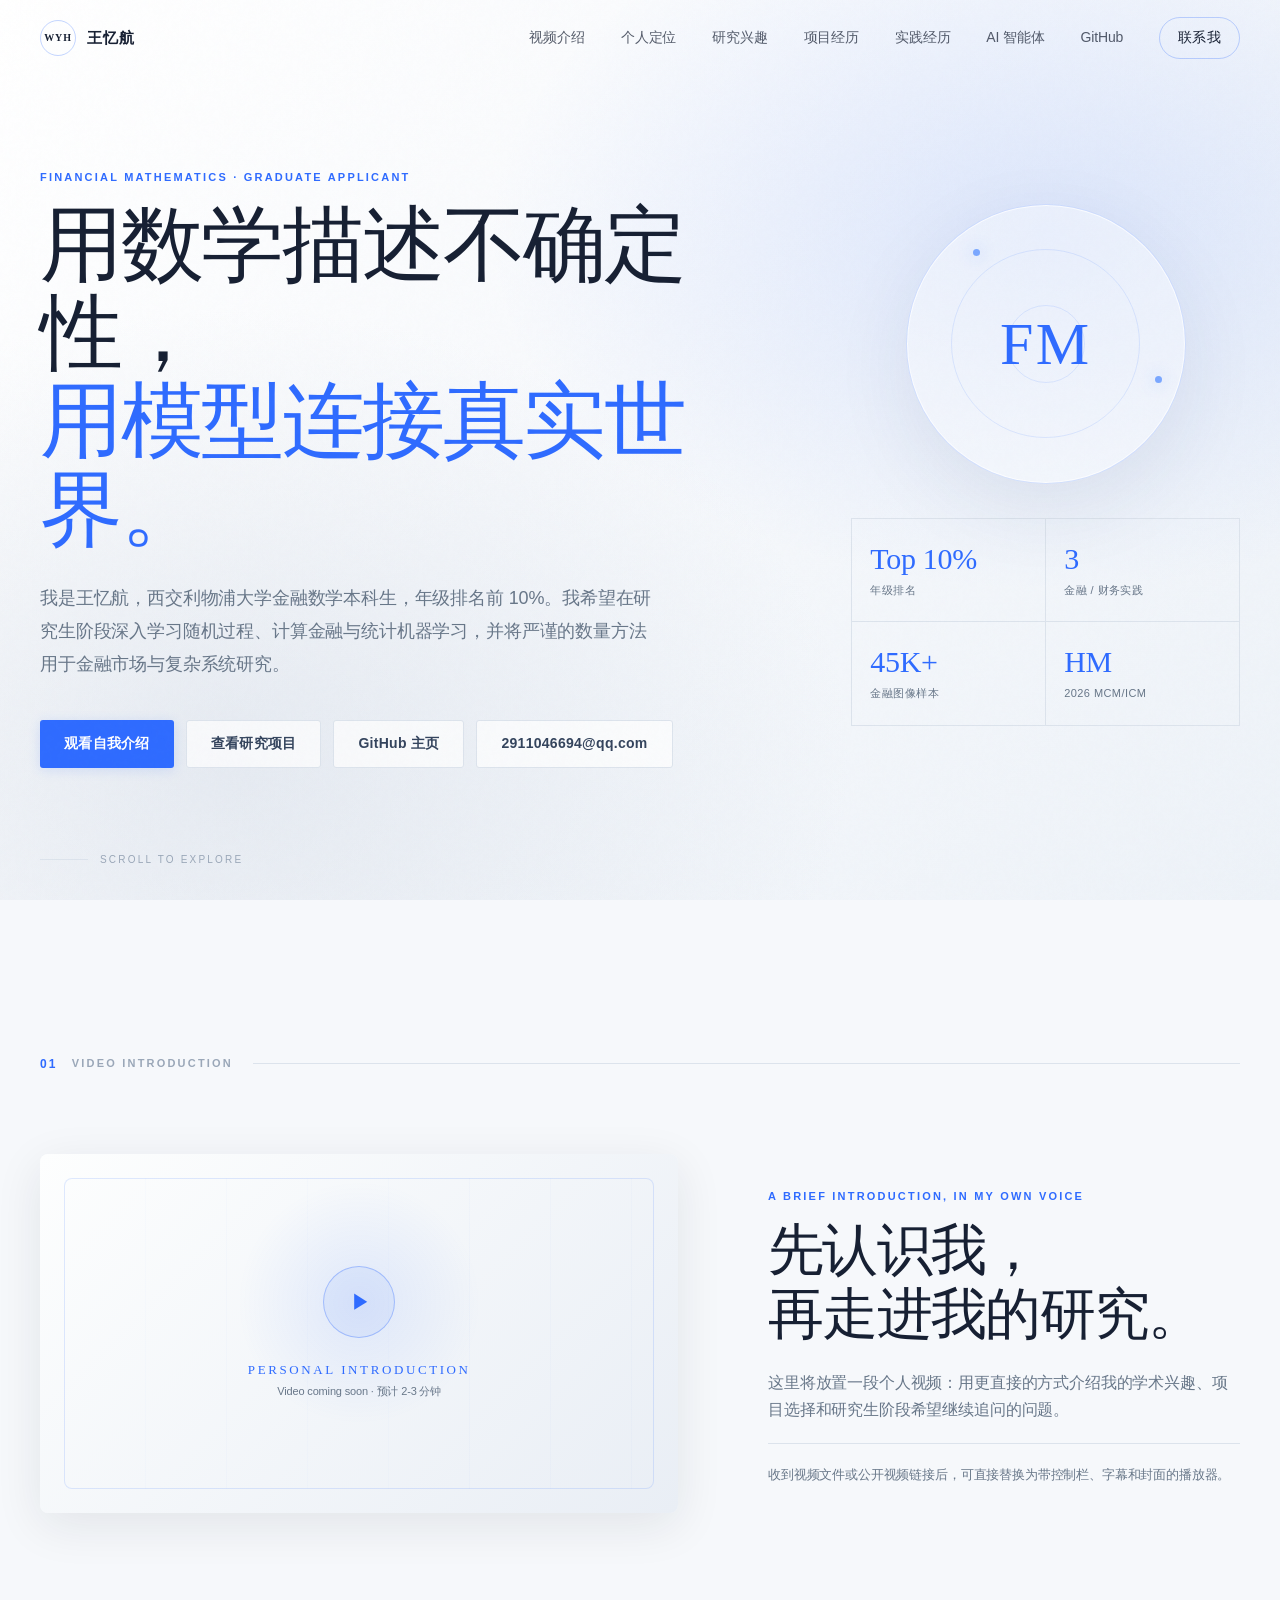
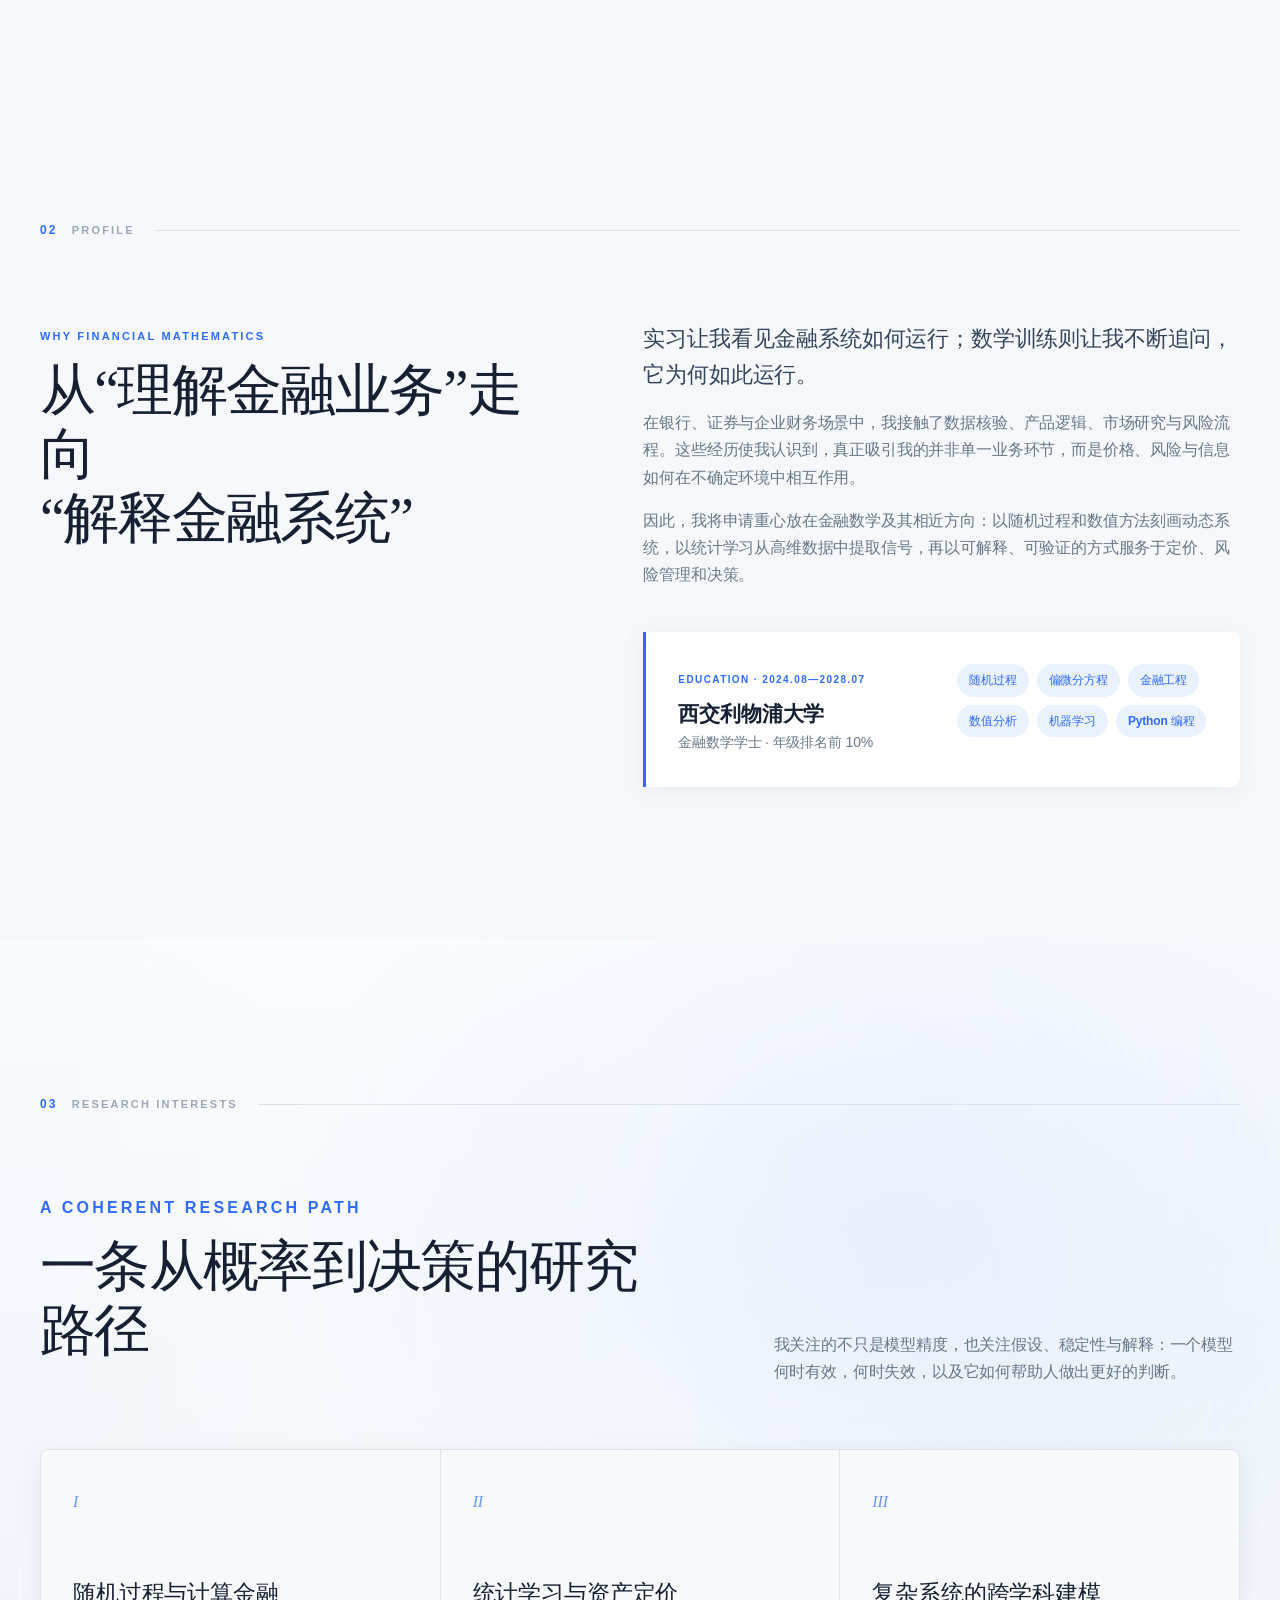
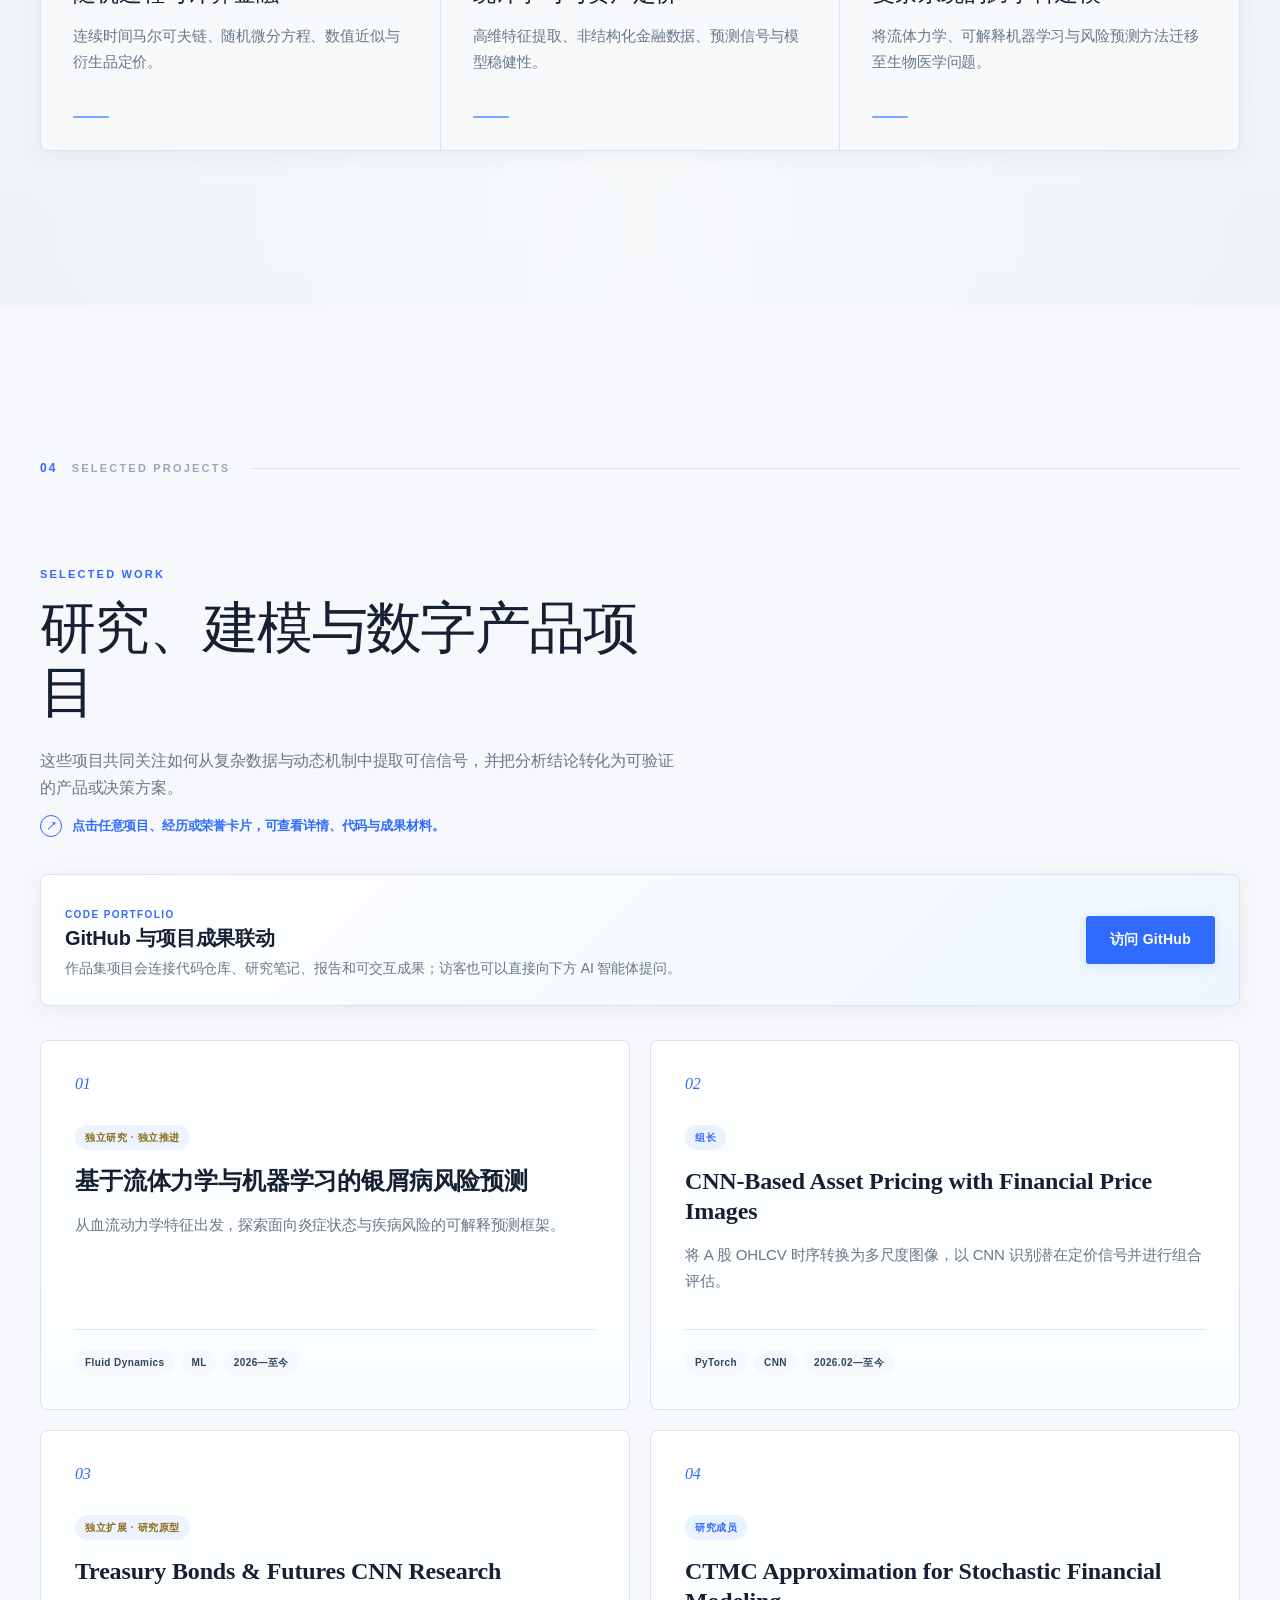
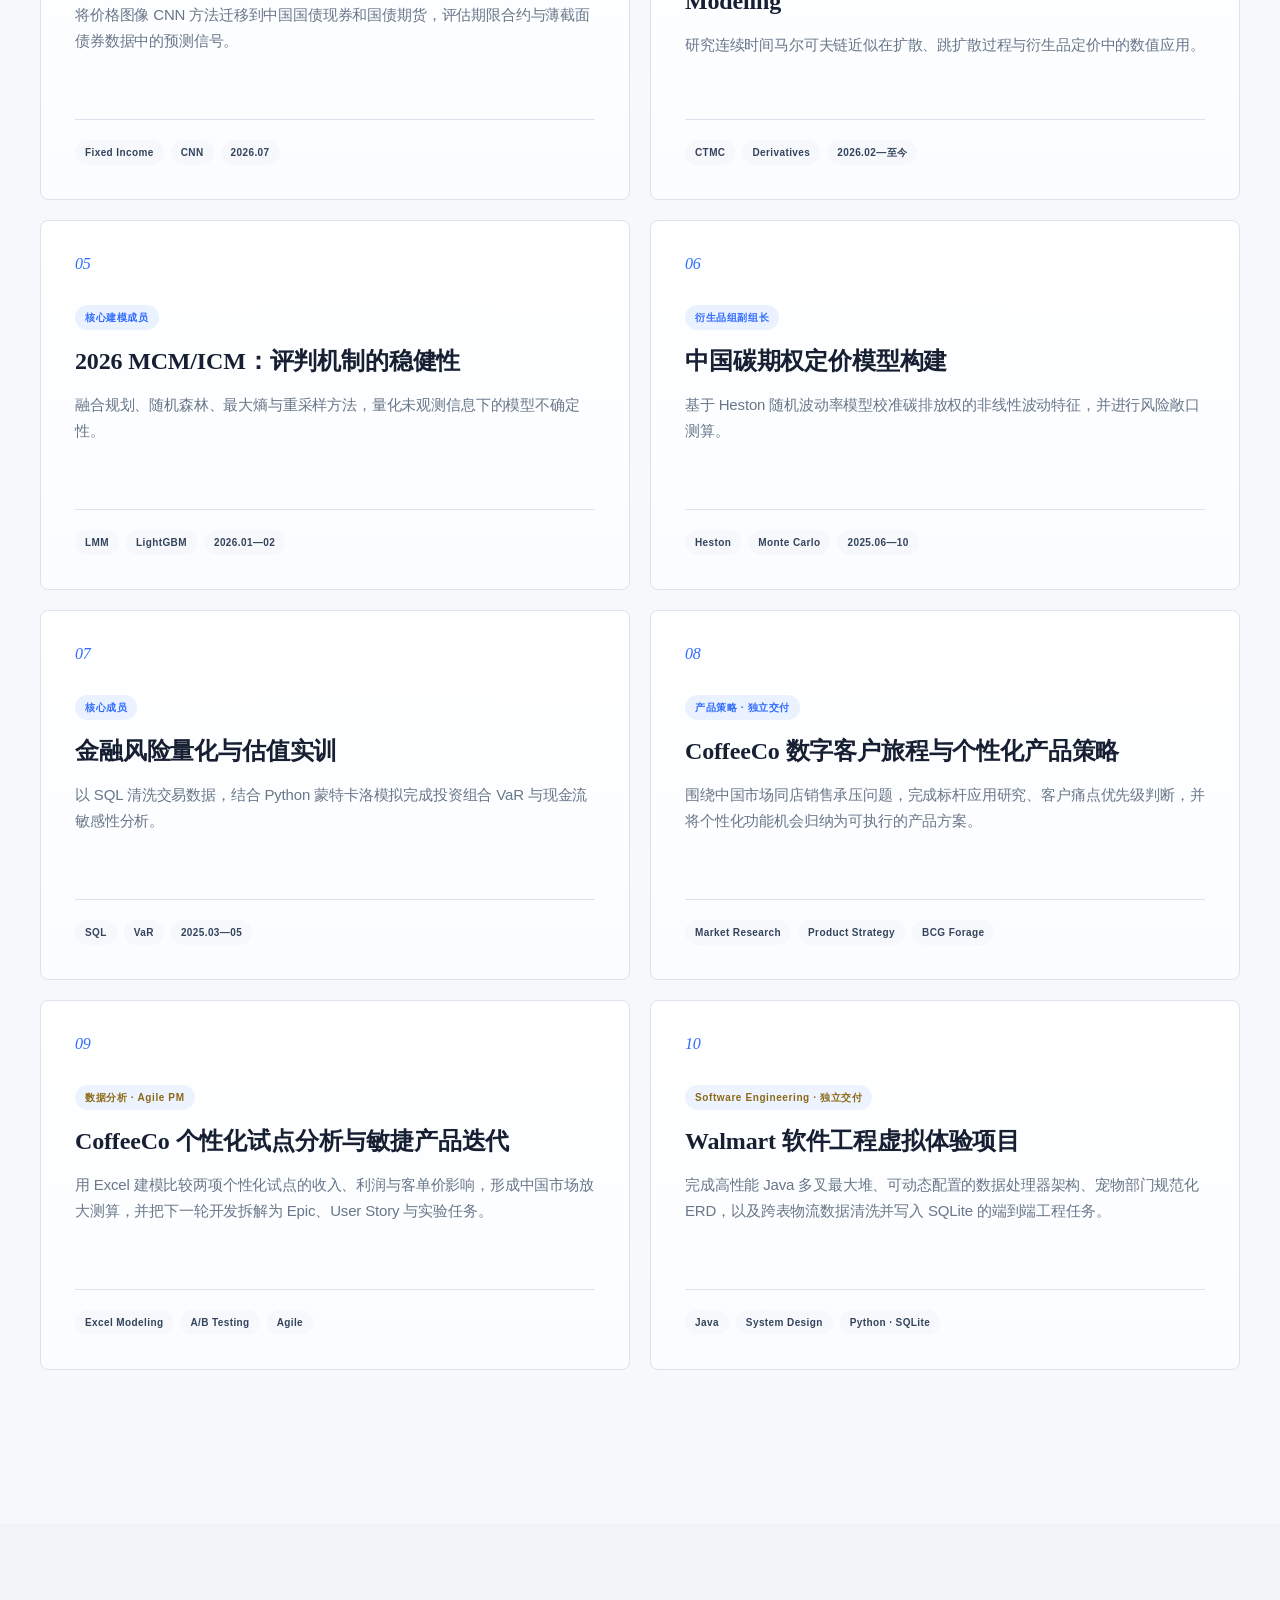
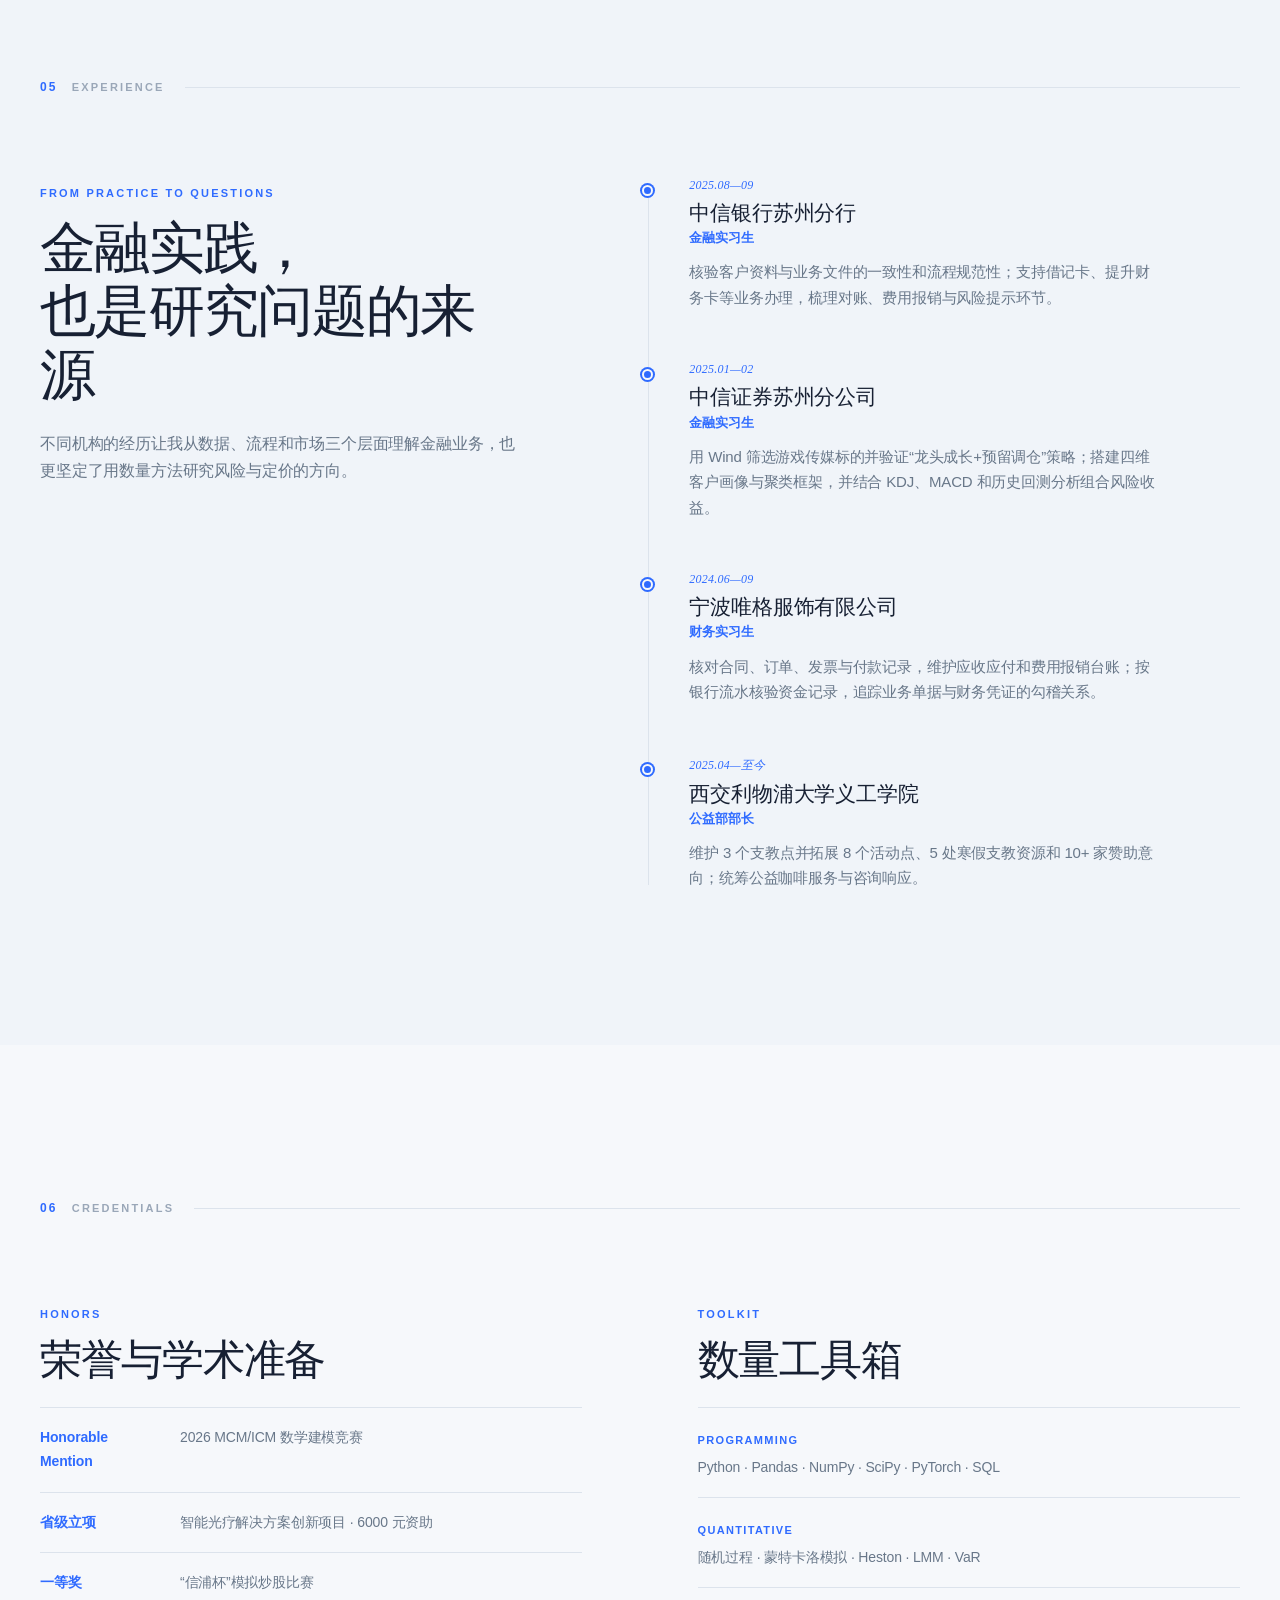
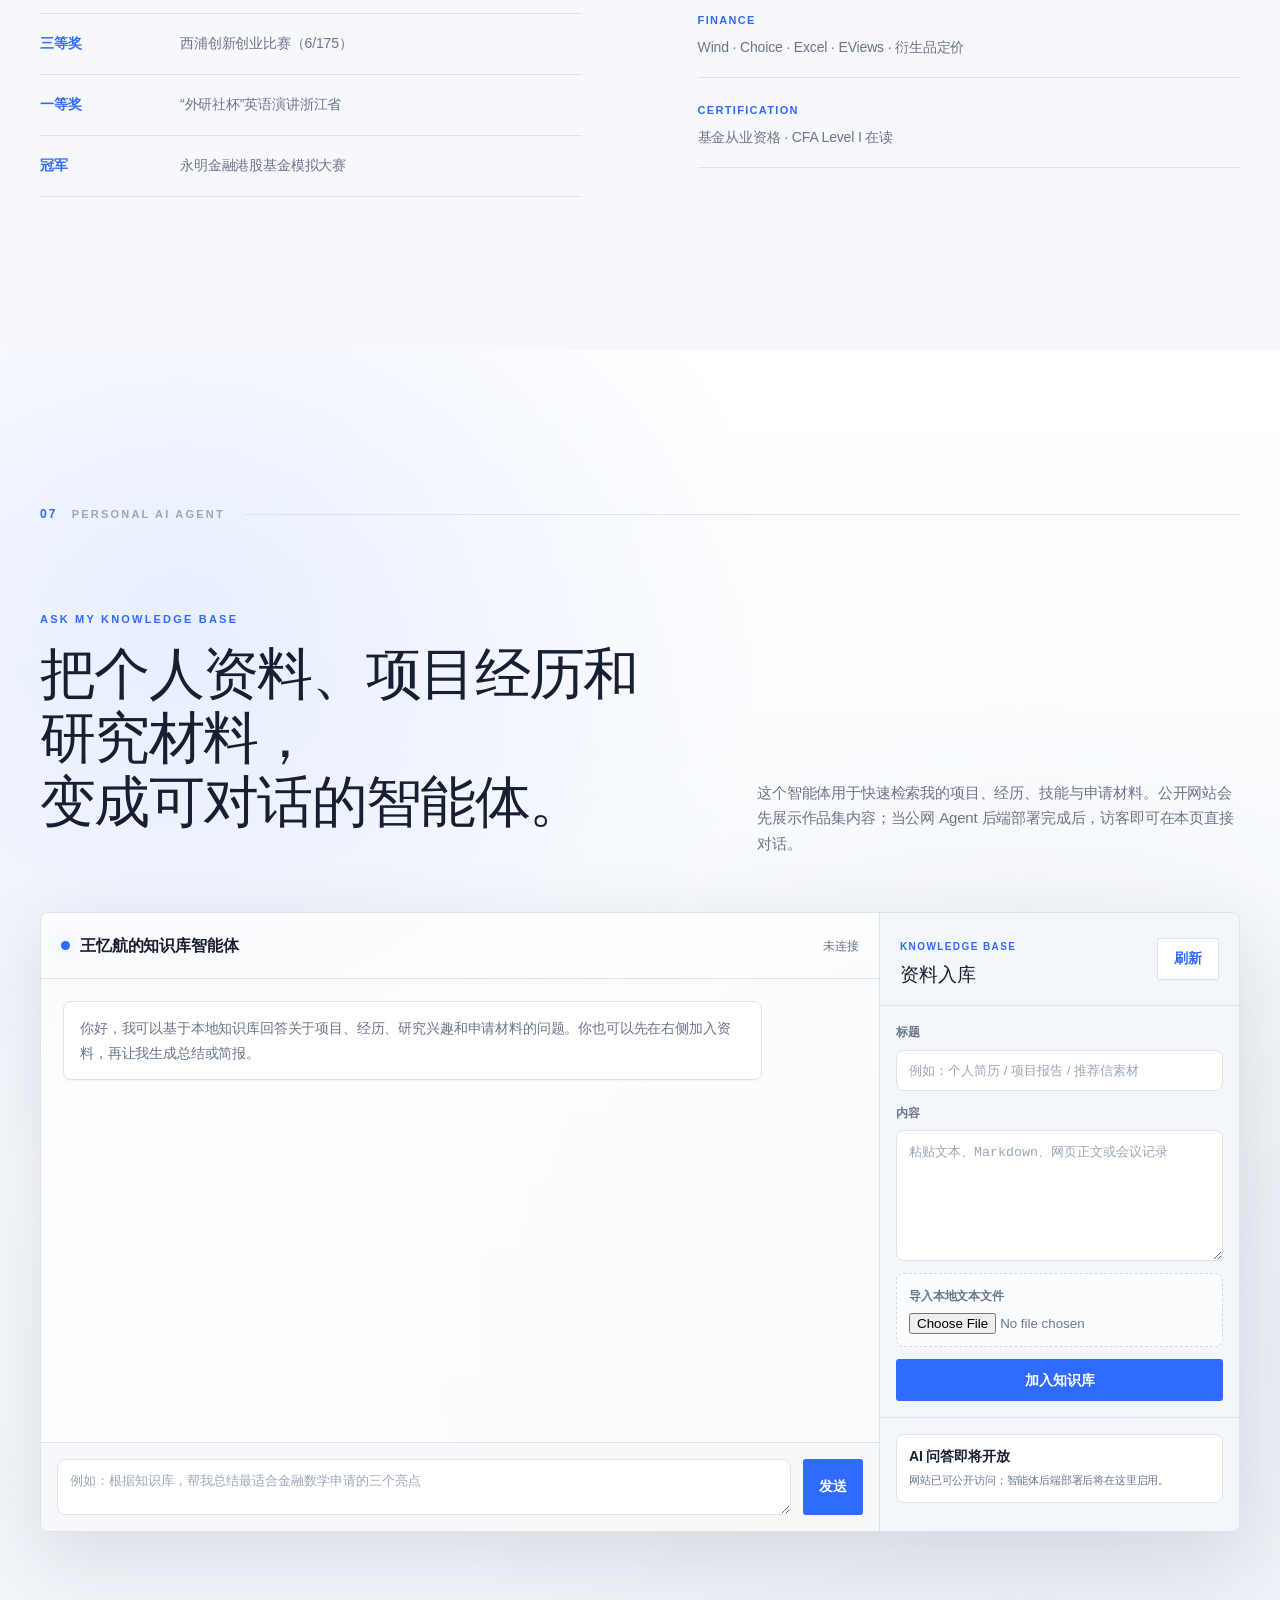
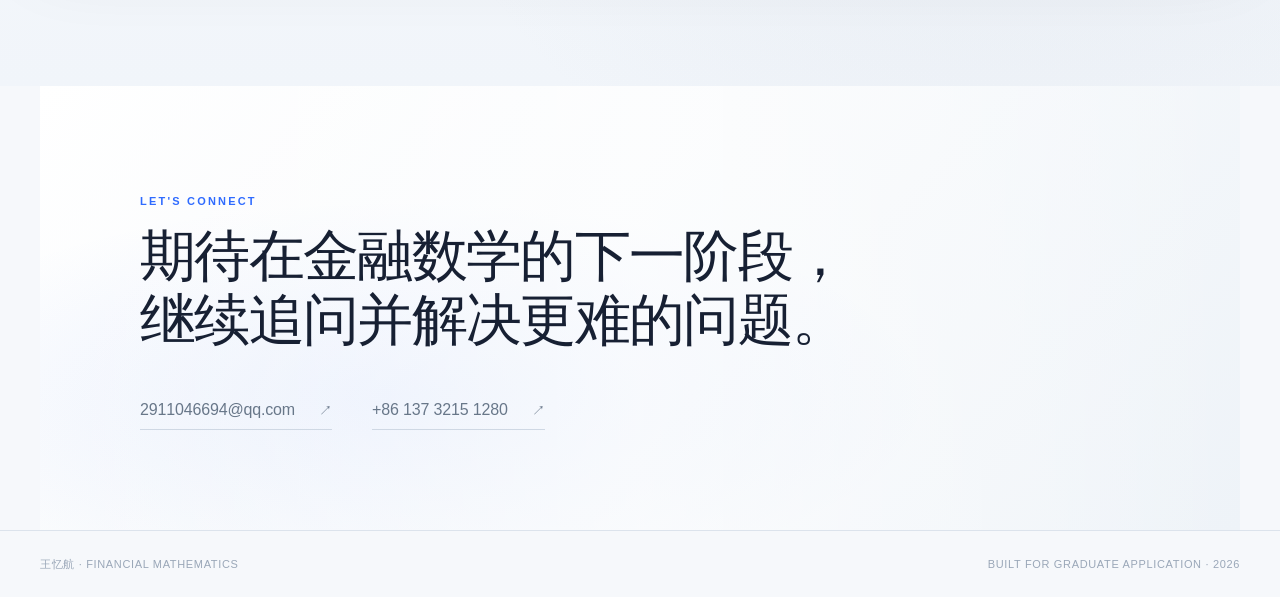
==== index.html @ 79c9e34a "publish personal portfolio" ====
<!doctype html>
<html lang="zh-CN">
<head>
  <meta charset="UTF-8">
  <meta name="viewport" content="width=device-width, initial-scale=1.0">
  <meta name="description" content="王忆航的金融数学研究生申请个人主页：随机过程、资产定价、机器学习与跨学科建模。">
  <meta name="theme-color" content="#f6f8fb">
  <title>王忆航｜金融数学申请主页</title>
  <link rel="stylesheet" href="styles.css">
</head>
<body>
  <div class="grain" aria-hidden="true"></div>
  <header class="site-header">
    <a class="brand" href="#top" aria-label="返回首页">
      <span class="brand-mark">WYH</span>
      <span>王忆航</span>
    </a>
    <button class="nav-toggle" type="button" aria-expanded="false" aria-controls="site-nav">
      <span></span><span></span>
      <span class="sr-only">打开导航</span>
    </button>
    <nav id="site-nav" class="site-nav" aria-label="主导航">
      <a href="#video">视频介绍</a>
      <a href="#profile">个人定位</a>
      <a href="#research">研究兴趣</a>
      <a href="#projects">项目经历</a>
      <a href="#experience">实践经历</a>
      <a href="#agent">AI 智能体</a>
      <a href="https://github.com/lizeruicq" target="_blank" rel="noopener noreferrer">GitHub</a>
      <a class="nav-contact" href="mailto:2911046694@qq.com">联系我</a>
    </nav>
  </header>

  <main id="top">
    <section class="hero">
      <div class="hero-inner section-shell">
        <div class="hero-copy reveal">
          <p class="eyebrow">Financial Mathematics · Graduate Applicant</p>
          <h1>用数学描述不确定性，<br><em>用模型连接真实世界。</em></h1>
          <p class="hero-intro">
            我是王忆航，西交利物浦大学金融数学本科生，年级排名前 10%。我希望在研究生阶段深入学习随机过程、计算金融与统计机器学习，并将严谨的数量方法用于金融市场与复杂系统研究。
          </p>
          <div class="hero-actions">
            <a class="button button-primary" href="#video">观看自我介绍</a>
            <a class="button button-ghost" href="#projects">查看研究项目</a>
            <a class="button button-ghost" href="https://github.com/lizeruicq" target="_blank" rel="noopener noreferrer">GitHub 主页</a>
            <a class="button button-ghost" href="mailto:2911046694@qq.com">2911046694@qq.com</a>
          </div>
        </div>

        <aside class="hero-panel reveal" aria-label="申请概览">
          <div class="orbit" aria-hidden="true">
            <span class="orbit-core">FM</span>
            <span class="orbit-dot orbit-dot-a"></span>
            <span class="orbit-dot orbit-dot-b"></span>
          </div>
          <div class="metric-grid">
            <div><strong>Top 10%</strong><span>年级排名</span></div>
            <div><strong>3</strong><span>金融 / 财务实践</span></div>
            <div><strong>45K+</strong><span>金融图像样本</span></div>
            <div><strong>HM</strong><span>2026 MCM/ICM</span></div>
          </div>
        </aside>
      </div>
      <div class="scroll-note" aria-hidden="true"><span></span>Scroll to explore</div>
    </section>

    <section id="video" class="video-intro section-shell section-space">
      <div class="section-label reveal"><span>01</span>Video Introduction</div>
      <div class="video-layout">
        <div class="video-stage reveal interactive-card" data-detail="video-intro" role="button" tabindex="0" aria-label="查看个人视频介绍模块详情">
          <div class="video-placeholder">
            <span class="play-mark">▶</span>
            <div><strong>PERSONAL INTRODUCTION</strong><span>Video coming soon · 预计 2-3 分钟</span></div>
          </div>
        </div>
        <div class="video-copy reveal">
          <p class="eyebrow">A brief introduction, in my own voice</p>
          <h2>先认识我，<br>再走进我的研究。</h2>
          <p>这里将放置一段个人视频：用更直接的方式介绍我的学术兴趣、项目选择和研究生阶段希望继续追问的问题。</p>
          <p class="video-note">收到视频文件或公开视频链接后，可直接替换为带控制栏、字幕和封面的播放器。</p>
        </div>
      </div>
    </section>

    <section id="profile" class="profile section-shell section-space">
      <div class="section-label reveal"><span>02</span>Profile</div>
      <div class="profile-grid">
        <div class="section-heading reveal">
          <p class="eyebrow">Why Financial Mathematics</p>
          <h2>从“理解金融业务”走向<br>“解释金融系统”</h2>
        </div>
        <div class="profile-copy reveal">
          <p class="lead">实习让我看见金融系统如何运行；数学训练则让我不断追问，它为何如此运行。</p>
          <p>在银行、证券与企业财务场景中，我接触了数据核验、产品逻辑、市场研究与风险流程。这些经历使我认识到，真正吸引我的并非单一业务环节，而是价格、风险与信息如何在不确定环境中相互作用。</p>
          <p>因此，我将申请重心放在金融数学及其相近方向：以随机过程和数值方法刻画动态系统，以统计学习从高维数据中提取信号，再以可解释、可验证的方式服务于定价、风险管理和决策。</p>
          <div class="education-card interactive-card" data-detail="education" role="button" tabindex="0" aria-label="查看教育背景详情">
            <div>
              <span class="card-kicker">Education · 2024.08—2028.07</span>
              <h3>西交利物浦大学</h3>
              <p>金融数学学士 · 年级排名前 10%</p>
            </div>
            <div class="course-list">
              <span>随机过程</span><span>偏微分方程</span><span>金融工程</span><span>数值分析</span><span>机器学习</span><span>Python 编程</span>
            </div>
          </div>
        </div>
      </div>
    </section>

    <section id="research" class="research section-space">
      <div class="section-shell">
        <div class="section-label reveal"><span>03</span>Research Interests</div>
        <div class="research-header reveal">
          <div>
            <p class="eyebrow">A coherent research path</p>
            <h2>一条从概率到决策的研究路径</h2>
          </div>
          <p>我关注的不只是模型精度，也关注假设、稳定性与解释：一个模型何时有效，何时失效，以及它如何帮助人做出更好的判断。</p>
        </div>
        <div class="interest-grid">
          <article class="interest-card reveal interactive-card" data-detail="research-stochastic" role="button" tabindex="0">
            <span class="interest-index">I</span>
            <h3>随机过程与计算金融</h3>
            <p>连续时间马尔可夫链、随机微分方程、数值近似与衍生品定价。</p>
            <div class="interest-line"></div>
          </article>
          <article class="interest-card reveal interactive-card" data-detail="research-ml" role="button" tabindex="0">
            <span class="interest-index">II</span>
            <h3>统计学习与资产定价</h3>
            <p>高维特征提取、非结构化金融数据、预测信号与模型稳健性。</p>
            <div class="interest-line"></div>
          </article>
          <article class="interest-card reveal interactive-card" data-detail="research-complex" role="button" tabindex="0">
            <span class="interest-index">III</span>
            <h3>复杂系统的跨学科建模</h3>
            <p>将流体力学、可解释机器学习与风险预测方法迁移至生物医学问题。</p>
            <div class="interest-line"></div>
          </article>
        </div>
      </div>
    </section>

    <section id="projects" class="projects section-shell section-space">
      <div class="section-label reveal"><span>04</span>Selected Projects</div>
      <div class="section-heading project-heading reveal">
        <p class="eyebrow">Selected work</p>
        <h2>研究、建模与数字产品项目</h2>
        <p>这些项目共同关注如何从复杂数据与动态机制中提取可信信号，并把分析结论转化为可验证的产品或决策方案。</p>
        <p class="interaction-note"><span>↗</span> 点击任意项目、经历或荣誉卡片，可查看详情、代码与成果材料。</p>
      </div>

      <div class="github-strip reveal">
        <div>
          <span class="card-kicker">Code Portfolio</span>
          <strong>GitHub 与项目成果联动</strong>
          <p>作品集项目会连接代码仓库、研究笔记、报告和可交互成果；访客也可以直接向下方 AI 智能体提问。</p>
        </div>
        <a class="button button-primary" href="https://github.com/lizeruicq" target="_blank" rel="noopener noreferrer">访问 GitHub</a>
      </div>

      <div class="project-grid">
        <article class="project-card reveal interactive-card" data-detail="psoriasis" role="button" tabindex="0">
          <div class="project-number">01</div><span class="ownership ownership-independent">独立研究 · 独立推进</span>
          <h3>基于流体力学与机器学习的银屑病风险预测</h3>
          <p>从血流动力学特征出发，探索面向炎症状态与疾病风险的可解释预测框架。</p>
          <div class="project-card-footer"><span>Fluid Dynamics</span><span>ML</span><span>2026—至今</span></div>
        </article>
        <article class="project-card reveal interactive-card" data-detail="asset-pricing" role="button" tabindex="0">
          <div class="project-number">02</div><span class="ownership">组长</span>
          <h3>CNN-Based Asset Pricing with Financial Price Images</h3>
          <p>将 A 股 OHLCV 时序转换为多尺度图像，以 CNN 识别潜在定价信号并进行组合评估。</p>
          <div class="project-card-footer"><span>PyTorch</span><span>CNN</span><span>2026.02—至今</span></div>
        </article>
        <article class="project-card reveal interactive-card" data-detail="treasury-cnn" role="button" tabindex="0">
          <div class="project-number">03</div><span class="ownership ownership-independent">独立扩展 · 研究原型</span>
          <h3>Treasury Bonds & Futures CNN Research</h3>
          <p>将价格图像 CNN 方法迁移到中国国债现券和国债期货，评估期限合约与薄截面债券数据中的预测信号。</p>
          <div class="project-card-footer"><span>Fixed Income</span><span>CNN</span><span>2026.07</span></div>
        </article>
        <article class="project-card reveal interactive-card" data-detail="ctmc" role="button" tabindex="0">
          <div class="project-number">04</div><span class="ownership">研究成员</span>
          <h3>CTMC Approximation for Stochastic Financial Modeling</h3>
          <p>研究连续时间马尔可夫链近似在扩散、跳扩散过程与衍生品定价中的数值应用。</p>
          <div class="project-card-footer"><span>CTMC</span><span>Derivatives</span><span>2026.02—至今</span></div>
        </article>
        <article class="project-card reveal interactive-card" data-detail="mcm" role="button" tabindex="0">
          <div class="project-number">05</div><span class="ownership">核心建模成员</span>
          <h3>2026 MCM/ICM：评判机制的稳健性</h3>
          <p>融合规划、随机森林、最大熵与重采样方法，量化未观测信息下的模型不确定性。</p>
          <div class="project-card-footer"><span>LMM</span><span>LightGBM</span><span>2026.01—02</span></div>
        </article>
        <article class="project-card reveal interactive-card" data-detail="carbon-option" role="button" tabindex="0">
          <div class="project-number">06</div><span class="ownership">衍生品组副组长</span>
          <h3>中国碳期权定价模型构建</h3>
          <p>基于 Heston 随机波动率模型校准碳排放权的非线性波动特征，并进行风险敞口测算。</p>
          <div class="project-card-footer"><span>Heston</span><span>Monte Carlo</span><span>2025.06—10</span></div>
        </article>
        <article class="project-card reveal interactive-card" data-detail="var-project" role="button" tabindex="0">
          <div class="project-number">07</div><span class="ownership">核心成员</span>
          <h3>金融风险量化与估值实训</h3>
          <p>以 SQL 清洗交易数据，结合 Python 蒙特卡洛模拟完成投资组合 VaR 与现金流敏感性分析。</p>
          <div class="project-card-footer"><span>SQL</span><span>VaR</span><span>2025.03—05</span></div>
        </article>
        <article class="project-card reveal interactive-card" data-detail="coffeeco-strategy" role="button" tabindex="0">
          <div class="project-number">08</div><span class="ownership">产品策略 · 独立交付</span>
          <h3>CoffeeCo 数字客户旅程与个性化产品策略</h3>
          <p>围绕中国市场同店销售承压问题，完成标杆应用研究、客户痛点优先级判断，并将个性化功能机会归纳为可执行的产品方案。</p>
          <div class="project-card-footer"><span>Market Research</span><span>Product Strategy</span><span>BCG Forage</span></div>
        </article>
        <article class="project-card reveal interactive-card" data-detail="coffeeco-pilot" role="button" tabindex="0">
          <div class="project-number">09</div><span class="ownership ownership-independent">数据分析 · Agile PM</span>
          <h3>CoffeeCo 个性化试点分析与敏捷产品迭代</h3>
          <p>用 Excel 建模比较两项个性化试点的收入、利润与客单价影响，形成中国市场放大测算，并把下一轮开发拆解为 Epic、User Story 与实验任务。</p>
          <div class="project-card-footer"><span>Excel Modeling</span><span>A/B Testing</span><span>Agile</span></div>
        </article>
        <article class="project-card reveal interactive-card" data-detail="walmart-engineering" role="button" tabindex="0">
          <div class="project-number">10</div><span class="ownership ownership-independent">Software Engineering · 独立交付</span>
          <h3>Walmart 软件工程虚拟体验项目</h3>
          <p>完成高性能 Java 多叉最大堆、可动态配置的数据处理器架构、宠物部门规范化 ERD，以及跨表物流数据清洗并写入 SQLite 的端到端工程任务。</p>
          <div class="project-card-footer"><span>Java</span><span>System Design</span><span>Python · SQLite</span></div>
        </article>
      </div>
    </section>

    <section id="experience" class="experience section-space">
      <div class="section-shell">
        <div class="section-label reveal"><span>05</span>Experience</div>
        <div class="experience-grid">
          <div class="section-heading reveal">
            <p class="eyebrow">From practice to questions</p>
            <h2>金融实践，<br>也是研究问题的来源</h2>
            <p>不同机构的经历让我从数据、流程和市场三个层面理解金融业务，也更坚定了用数量方法研究风险与定价的方向。</p>
          </div>
          <div class="timeline">
            <article class="timeline-item reveal interactive-card" data-detail="citic-bank" role="button" tabindex="0" aria-label="查看中信银行实习详情">
              <div class="timeline-dot"></div>
              <div class="timeline-date">2025.08—09</div>
              <h3>中信银行苏州分行</h3>
              <p class="role">金融实习生</p>
              <p>核验客户资料与业务文件的一致性和流程规范性；支持借记卡、提升财务卡等业务办理，梳理对账、费用报销与风险提示环节。</p>
            </article>
            <article class="timeline-item reveal interactive-card" data-detail="citic-securities" role="button" tabindex="0" aria-label="查看中信证券实习详情">
              <div class="timeline-dot"></div>
              <div class="timeline-date">2025.01—02</div>
              <h3>中信证券苏州分公司</h3>
              <p class="role">金融实习生</p>
              <p>用 Wind 筛选游戏传媒标的并验证“龙头成长+预留调仓”策略；搭建四维客户画像与聚类框架，并结合 KDJ、MACD 和历史回测分析组合风险收益。</p>
            </article>
            <article class="timeline-item reveal interactive-card" data-detail="weige" role="button" tabindex="0" aria-label="查看财务实习详情">
              <div class="timeline-dot"></div>
              <div class="timeline-date">2024.06—09</div>
              <h3>宁波唯格服饰有限公司</h3>
              <p class="role">财务实习生</p>
              <p>核对合同、订单、发票与付款记录，维护应收应付和费用报销台账；按银行流水核验资金记录，追踪业务单据与财务凭证的勾稽关系。</p>
            </article>
            <article class="timeline-item reveal interactive-card" data-detail="campus-leadership" role="button" tabindex="0" aria-label="查看校园领导力经历详情">
              <div class="timeline-dot"></div>
              <div class="timeline-date">2025.04—至今</div>
              <h3>西交利物浦大学义工学院</h3>
              <p class="role">公益部部长</p>
              <p>维护 3 个支教点并拓展 8 个活动点、5 处寒假支教资源和 10+ 家赞助意向；统筹公益咖啡服务与咨询响应。</p>
            </article>
          </div>
        </div>
      </div>
    </section>

    <section class="credentials section-shell section-space">
      <div class="section-label reveal"><span>06</span>Credentials</div>
      <div class="credentials-grid">
        <div class="credential-block reveal">
          <p class="eyebrow">Honors</p>
          <h2>荣誉与学术准备</h2>
          <ul class="clean-list">
            <li class="interactive-card" data-detail="mcm-award" role="button" tabindex="0"><strong>Honorable Mention</strong><span>2026 MCM/ICM 数学建模竞赛</span></li>
            <li class="interactive-card" data-detail="phototherapy" role="button" tabindex="0"><strong>省级立项</strong><span>智能光疗解决方案创新项目 · 6000 元资助</span></li>
            <li class="interactive-card" data-detail="stock-award" role="button" tabindex="0"><strong>一等奖</strong><span>“信浦杯”模拟炒股比赛</span></li>
            <li class="interactive-card" data-detail="innovation-award" role="button" tabindex="0"><strong>三等奖</strong><span>西浦创新创业比赛（6/175）</span></li>
            <li class="interactive-card" data-detail="english-award" role="button" tabindex="0"><strong>一等奖</strong><span>“外研社杯”英语演讲浙江省</span></li>
            <li class="interactive-card" data-detail="fund-award" role="button" tabindex="0"><strong>冠军</strong><span>永明金融港股基金模拟大赛</span></li>
          </ul>
        </div>
        <div class="credential-block reveal">
          <p class="eyebrow">Toolkit</p>
          <h2>数量工具箱</h2>
          <div class="skill-groups">
            <div class="interactive-card" data-detail="skills-programming" role="button" tabindex="0"><span>Programming</span><p>Python · Pandas · NumPy · SciPy · PyTorch · SQL</p></div>
            <div class="interactive-card" data-detail="skills-quant" role="button" tabindex="0"><span>Quantitative</span><p>随机过程 · 蒙特卡洛模拟 · Heston · LMM · VaR</p></div>
            <div class="interactive-card" data-detail="skills-finance" role="button" tabindex="0"><span>Finance</span><p>Wind · Choice · Excel · EViews · 衍生品定价</p></div>
            <div class="interactive-card" data-detail="certifications" role="button" tabindex="0"><span>Certification</span><p>基金从业资格 · CFA Level I 在读</p></div>
          </div>
        </div>
      </div>
    </section>

    <section id="agent" class="agent-lab section-space">
      <div class="section-shell">
        <div class="section-label reveal"><span>07</span>Personal AI Agent</div>
        <div class="agent-header reveal">
          <div>
            <p class="eyebrow">Ask my knowledge base</p>
            <h2>把个人资料、项目经历和研究材料，<br>变成可对话的智能体。</h2>
          </div>
          <p>这个智能体用于快速检索我的项目、经历、技能与申请材料。公开网站会先展示作品集内容；当公网 Agent 后端部署完成后，访客即可在本页直接对话。</p>
        </div>

        <div class="agent-console reveal" aria-label="个人知识库智能体">
          <div class="agent-chat">
            <div class="agent-toolbar">
              <div>
                <span class="agent-dot" aria-hidden="true"></span>
                <strong>王忆航的知识库智能体</strong>
              </div>
              <span id="agent-status">检查连接中</span>
            </div>
            <div class="agent-messages" id="agent-messages" aria-live="polite">
              <article class="agent-message assistant">
                <p>你好，我可以基于本地知识库回答关于项目、经历、研究兴趣和申请材料的问题。你也可以先在右侧加入资料，再让我生成总结或简报。</p>
              </article>
            </div>
            <form class="agent-composer" id="agent-chat-form">
              <textarea id="agent-question" rows="2" placeholder="例如：根据知识库，帮我总结最适合金融数学申请的三个亮点"></textarea>
              <button type="submit">发送</button>
            </form>
          </div>

          <aside class="agent-knowledge">
            <div class="agent-knowledge-head">
              <div>
                <span class="card-kicker">Knowledge Base</span>
                <h3>资料入库</h3>
              </div>
              <button class="agent-secondary" id="agent-refresh-docs" type="button">刷新</button>
            </div>
            <form class="agent-doc-form" id="agent-doc-form">
              <label>
                标题
                <input id="agent-doc-title" type="text" placeholder="例如：个人简历 / 项目报告 / 推荐信素材">
              </label>
              <label>
                内容
                <textarea id="agent-doc-content" rows="7" placeholder="粘贴文本、Markdown、网页正文或会议记录"></textarea>
              </label>
              <label class="agent-file-input">
                <span>导入本地文本文件</span>
                <input id="agent-doc-file" type="file" accept=".txt,.md,.csv,.json">
              </label>
              <button type="submit">加入知识库</button>
            </form>
            <div class="agent-doc-list" id="agent-doc-list"></div>
          </aside>
        </div>
      </div>
    </section>

    <section class="contact section-shell section-space reveal">
      <p class="eyebrow">Let's connect</p>
      <h2>期待在金融数学的下一阶段，<br>继续追问并解决更难的问题。</h2>
      <div class="contact-row">
        <a href="mailto:2911046694@qq.com">2911046694@qq.com <span>↗</span></a>
        <a href="tel:+8613732151280">+86 137 3215 1280 <span>↗</span></a>
      </div>
    </section>
  </main>

  <footer class="site-footer">
    <span>王忆航 · Financial Mathematics</span>
    <span>Built for graduate application · <span id="year"></span></span>
  </footer>

  <dialog class="detail-dialog" id="detail-dialog" aria-labelledby="detail-title">
    <button class="dialog-close" type="button" aria-label="关闭详情">×</button>
    <div class="dialog-content">
      <p class="eyebrow" id="detail-kicker"></p>
      <h2 id="detail-title"></h2>
      <div class="dialog-copy" id="detail-copy"></div>
      <div class="dialog-actions">
        <div class="material-links" id="material-links"></div>
        <span class="material-pending" id="material-pending">材料链接待补充</span>
      </div>
    </div>
  </dialog>

  <script src="script.js"></script>
</body>
</html>
---- styles.css ----
:root {
  --bg: #f6f8fb;
  --surface: #ffffff;
  --surface-2: #f9fbfe;
  --silver: #eef2f6;
  --silver-2: #e5ebf2;
  --dark: #172235;
  --dark-2: #243044;
  --ink: #172033;
  --ink-2: #34445d;
  --muted: #687789;
  --muted-2: #9aa7b8;
  --teal: #2f6bff;
  --teal-light: #eaf1ff;
  --teal-glow: rgba(47, 107, 255, .15);
  --amber: #7aa7ff;
  --amber-light: rgba(122, 167, 255, .13);
  --line: #dce3ec;
  --line-dark: #cfd8e4;
  --shadow-sm: 0 1px 2px rgba(21,31,48,.04);
  --shadow-md: 0 4px 24px rgba(21,31,48,.06);
  --shadow-lg: 0 12px 48px rgba(21,31,48,.09);
  --shadow-xl: 0 24px 80px rgba(21,31,48,.12);
  --radius: 3px;
  --radius-lg: 8px;
  --shell: min(1200px, calc(100vw - 64px));
  --ease: cubic-bezier(.22, .61, .36, 1);
}

* { box-sizing: border-box; margin: 0; padding: 0; }
html { scroll-behavior: smooth; -webkit-font-smoothing: antialiased; }
body {
  color: var(--ink);
  background: var(--bg);
  font-family: "Inter", "PingFang SC", "Noto Sans SC", "Microsoft YaHei", sans-serif;
  font-size: 16px;
  line-height: 1.7;
  letter-spacing: -.01em;
}
a { color: inherit; text-decoration: none; }
button { font: inherit; cursor: pointer; border: 0; background: none; }
img, svg { display: block; max-width: 100%; }
ul { list-style: none; }
.sr-only { position: absolute; width: 1px; height: 1px; overflow: hidden; clip: rect(0,0,0,0); white-space: nowrap; }

/* ── Texture ── */
.grain {
  position: fixed; inset: 0; z-index: 20; pointer-events: none; opacity: .028;
  background-image: url("data:image/svg+xml,%3Csvg viewBox='0 0 200 200' xmlns='http://www.w3.org/2000/svg'%3E%3Cfilter id='n'%3E%3CfeTurbulence type='fractalNoise' baseFrequency='.75' numOctaves='4' stitchTiles='stitch'/%3E%3C/filter%3E%3Crect width='100%25' height='100%25' filter='url(%23n)' opacity='.5'/%3E%3C/svg%3E");
}

/* ── Layout ── */
.section-shell { width: var(--shell); margin-inline: auto; }
.section-space { padding-top: clamp(100px, 12vw, 160px); padding-bottom: clamp(100px, 12vw, 160px); }

/* ── Typography ── */
.eyebrow {
  display: inline-block;
  margin-bottom: 14px;
  color: var(--teal);
  text-transform: uppercase;
  letter-spacing: .2em;
  font-size: 11px;
  font-weight: 650;
}
h1, h2, h3, h4 { font-weight: 500; line-height: 1.12; }
h1, h2 {
  font-family: "Songti SC", "STSong", "Noto Serif SC", Georgia, "Times New Roman", serif;
  letter-spacing: -.03em;
}
h1 {
  margin-bottom: 28px;
  font-size: clamp(48px, 6.5vw, 88px);
  line-height: 1.06;
  color: var(--ink);
}
h1 em { color: var(--teal); font-style: normal; }
h2 {
  margin-bottom: 22px;
  font-size: clamp(34px, 4.5vw, 56px);
  line-height: 1.14;
}
h3 { font-size: 22px; font-weight: 550; line-height: 1.3; }
p { color: var(--muted); }
.lead {
  color: var(--ink-2) !important;
  font-family: "Songti SC", "STSong", "Noto Serif SC", serif;
  font-size: clamp(18px, 2vw, 22px) !important;
  line-height: 1.65;
}

/* ── Buttons ── */
.button {
  display: inline-flex; align-items: center; justify-content: center;
  min-height: 48px; padding: 0 24px;
  border-radius: var(--radius);
  font-size: 14px; font-weight: 600;
  letter-spacing: .02em;
  transition: transform .25s var(--ease), box-shadow .25s var(--ease), background .25s var(--ease);
}
.button:hover { transform: translateY(-2px); }
.button:active { transform: translateY(0); }
.button-primary {
  color: #fff;
  background: var(--teal);
  box-shadow: 0 2px 12px var(--teal-glow);
}
.button-primary:hover { background: #1f57dc; box-shadow: 0 6px 24px var(--teal-glow); }
.button-ghost {
  border: 1px solid var(--line);
  color: var(--ink-2);
  background: rgba(255,255,255,.7);
}
.button-ghost:hover { border-color: rgba(47,107,255,.38); color: var(--teal); background: #fff; }

/* ── Section Label ── */
.section-label {
  display: flex; align-items: center; gap: 14px;
  margin-bottom: clamp(50px, 7vw, 80px);
  color: var(--muted-2);
  font-size: 11px; font-weight: 650;
  text-transform: uppercase; letter-spacing: .2em;
}
.section-label span { color: var(--teal); font-weight: 750; font-size: 12px; }
.section-label::after { content: ""; flex: 1; height: 1px; margin-left: 6px; background: var(--line); }

/* ── Header ── */
.site-header {
  position: fixed; top: 0; left: 0; right: 0; z-index: 15;
  display: flex; align-items: center; justify-content: space-between;
  height: 76px;
  padding: 0 max(28px, calc((100vw - var(--shell)) / 2));
  color: var(--ink);
  transition: height .35s var(--ease), background .35s var(--ease), box-shadow .35s var(--ease), backdrop-filter .35s var(--ease);
}
.site-header.scrolled {
  height: 62px;
  background: rgba(255,255,255,.82);
  backdrop-filter: blur(20px) saturate(140%);
  -webkit-backdrop-filter: blur(20px) saturate(140%);
  box-shadow: 0 1px 0 rgba(23,32,51,.06), 0 8px 32px rgba(23,32,51,.1);
}
.brand { display: flex; align-items: center; gap: 11px; font-weight: 700; letter-spacing: .06em; font-size: 15px; }
.brand-mark {
  display: grid; place-items: center;
  width: 36px; height: 36px;
  border: 1px solid rgba(47,107,255,.28);
  border-radius: 50%;
  font: 600 10px/1 Georgia, serif;
  transition: border-color .3s;
}
.brand:hover .brand-mark { border-color: var(--teal); }
.site-nav { display: flex; align-items: center; gap: 36px; font-size: 14px; font-weight: 500; }
.site-nav a { opacity: .72; transition: opacity .25s, color .25s; position: relative; }
.site-nav a::after {
  content: ""; position: absolute; bottom: -4px; left: 0; width: 0; height: 1px;
  background: var(--teal); transition: width .3s var(--ease);
}
.site-nav a:hover { opacity: 1; color: var(--teal); }
.site-nav a:hover::after { width: 100%; }
.site-nav .nav-contact {
  padding: 8px 18px; border: 1px solid rgba(47,107,255,.28);
  border-radius: 999px; opacity: 1; letter-spacing: .02em;
}
.site-nav .nav-contact:hover { border-color: var(--teal); color: var(--teal); background: transparent; }
.site-nav .nav-contact::after { display: none; }
.nav-toggle { display: none; color: var(--ink); }

/* ── Hero ── */
.hero {
  position: relative; min-height: 100svh; width: 100%; max-width: none;
  display: flex; align-items: center;
  padding: 110px max(28px, calc((100vw - var(--shell)) / 2)) 80px;
  color: var(--ink); overflow: hidden;
  background:
    radial-gradient(ellipse at 82% 26%, rgba(47,107,255,.13), transparent 38%),
    radial-gradient(ellipse at 18% 84%, rgba(165,180,202,.22), transparent 42%),
    linear-gradient(135deg, #ffffff 0%, #f7f9fc 46%, #edf2f8 100%);
}
.hero-inner { display: grid; grid-template-columns: 1.3fr .7fr; gap: 7vw; align-items: center; width: 100%; position: relative; z-index: 1; }
.hero-copy { max-width: 680px; }
.hero-intro { max-width: 620px; color: var(--muted); font-size: clamp(16px, 1.8vw, 18px); line-height: 1.85; }
.hero-actions { display: flex; flex-wrap: wrap; gap: 12px; margin-top: 38px; }
.hero-panel { display: flex; flex-direction: column; align-items: center; }

.orbit {
  position: relative; display: grid; place-items: center;
  width: min(26vw, 280px); aspect-ratio: 1;
  border: 1px solid rgba(47,107,255,.16);
  background: rgba(255,255,255,.38);
  box-shadow: inset 0 0 0 1px rgba(255,255,255,.72), 0 24px 80px rgba(38,56,83,.08);
  border-radius: 50%;
  animation: orbit-rotate 28s linear infinite;
}
@keyframes orbit-rotate { to { transform: rotate(360deg); } }
.orbit::before, .orbit::after {
  content: ""; position: absolute; border: 1px solid rgba(47,107,255,.12); border-radius: 50%;
}
.orbit::before { inset: 16%; } .orbit::after { inset: 36%; }
.orbit-core {
  z-index: 2; color: var(--teal);
  font: 500 clamp(38px, 5vw, 60px)/1 Georgia, serif;
  letter-spacing: .04em;
  animation: orbit-rotate 28s linear infinite reverse;
}
.orbit-dot {
  position: absolute; width: 7px; height: 7px; border-radius: 50%;
  background: var(--amber);
  box-shadow: 0 0 16px rgba(47,107,255,.35);
}
.orbit-dot-a { top: 16%; left: 24%; animation: pulse 3.5s infinite; }
.orbit-dot-b { right: 8%; bottom: 36%; animation: pulse 3.5s 1.2s infinite; }
@keyframes pulse { 50% { transform: scale(2); opacity: .45; } }

.metric-grid {
  width: 100%; margin-top: 34px;
  display: grid; grid-template-columns: 1fr 1fr;
  border-top: 1px solid var(--line);
  border-left: 1px solid var(--line);
}
.metric-grid div {
  padding: 22px 18px;
  border-right: 1px solid var(--line);
  border-bottom: 1px solid var(--line);
  transition: background .25s;
}
.metric-grid div:hover { background: rgba(255,255,255,.62); }
.metric-grid strong {
  display: block; color: var(--teal);
  font: 500 clamp(22px, 2.5vw, 30px)/1.2 Georgia, serif;
  letter-spacing: -.01em;
}
.metric-grid span { display: block; margin-top: 4px; color: var(--muted); font-size: 11px; letter-spacing: .04em; }
.scroll-note {
  position: absolute; bottom: 32px; left: max(28px, calc((100vw - var(--shell)) / 2));
  display: flex; align-items: center; gap: 12px;
  color: var(--muted-2); font-size: 10px; letter-spacing: .22em; text-transform: uppercase;
}
.scroll-note span { display: block; width: 48px; height: 1px; background: var(--line); }

/* ── Video ── */
.video-layout {
  display: grid; grid-template-columns: 1.15fr .85fr; align-items: center; gap: 7vw;
}
.video-stage {
  aspect-ratio: 16 / 9; padding: 24px;
  background: linear-gradient(135deg, #fdfefe, #e9eef5);
  border-radius: var(--radius-lg);
  box-shadow: var(--shadow-lg);
  transition: transform .35s var(--ease), box-shadow .35s var(--ease);
}
.video-stage:hover { transform: translateY(-6px); box-shadow: var(--shadow-xl); }
.video-placeholder {
  height: 100%; display: grid; place-items: center; align-content: center; gap: 24px;
  text-align: center;
  border: 1px solid rgba(47,107,255,.14);
  border-radius: var(--radius-lg);
  background:
    radial-gradient(circle at 50% 40%, rgba(47,107,255,.1), transparent 35%),
    repeating-linear-gradient(90deg, transparent 0 80px, rgba(47,107,255,.035) 81px);
}
.video-placeholder div { display: grid; gap: 4px; }
.video-placeholder strong {
  color: var(--teal); font: 500 13px Georgia, serif; letter-spacing: .2em;
}
.video-placeholder div span { color: var(--muted); font-size: 11px; }
.play-mark {
  display: grid; place-items: center; width: 72px; height: 72px; padding-left: 3px;
  border: 1px solid rgba(47,107,255,.34); border-radius: 50%;
  color: var(--teal); background: rgba(47,107,255,.06);
  font-size: 20px;
  transition: transform .3s var(--ease), box-shadow .3s var(--ease);
}
.video-stage:hover .play-mark { transform: scale(1.06); box-shadow: 0 0 32px var(--teal-glow); }
.video-copy p:not(.eyebrow) { color: var(--muted); font-size: 16px; }
.video-note { padding-top: 20px; margin-top: 20px; border-top: 1px solid var(--line); font-size: 13px !important; }

/* ── Profile ── */
.profile-grid { display: grid; grid-template-columns: .9fr 1.1fr; gap: 9vw; align-items: start; }
.profile-copy p { font-size: 16px; }
.profile-copy p + p { margin-top: 16px; }
.education-card {
  margin-top: 44px; padding: 32px;
  display: grid; grid-template-columns: 1fr 1fr; gap: 28px; align-items: start;
  background: var(--surface);
  border-left: 3px solid var(--teal);
  border-radius: 0 var(--radius-lg) var(--radius-lg) 0;
  box-shadow: var(--shadow-md);
  transition: transform .3s var(--ease), box-shadow .3s var(--ease);
}
.education-card:hover { transform: translateY(-4px); box-shadow: var(--shadow-lg); }
.card-kicker {
  color: var(--teal); font-size: 10px; font-weight: 650;
  letter-spacing: .14em; text-transform: uppercase;
}
.education-card h3 { margin: 8px 0 4px; font-size: 21px; font-weight: 600; }
.education-card p { margin: 0; color: var(--muted); font-size: 14px; }
.course-list { display: flex; flex-wrap: wrap; align-content: center; gap: 8px; }
.course-list span {
  padding: 6px 12px; border-radius: 999px;
  background: var(--teal-light); color: var(--teal);
  font-size: 12px; font-weight: 550;
}

/* ── Research ── */
.research {
  color: var(--ink);
  background:
    linear-gradient(180deg, #f9fbfe 0%, #eef3f8 100%);
  position: relative; overflow: hidden;
}
.research::before {
  content: ""; position: absolute; inset: 0;
  background:
    radial-gradient(ellipse at 70% 30%, rgba(47,107,255,.08), transparent 50%),
    linear-gradient(90deg, transparent, rgba(255,255,255,.55), transparent);
  pointer-events: none;
}
.research .section-shell { position: relative; z-index: 1; }
.research .section-label { color: var(--muted-2); }
.research .section-label::after { background: var(--line); }
.research .section-label span, .research .eyebrow { color: var(--teal); }
.research-header {
  display: grid; grid-template-columns: 1.15fr .85fr; align-items: end; gap: 8vw;
  margin-bottom: 64px;
}
.research-header p { color: var(--muted); font-size: 16px; }
.interest-grid {
  display: grid; grid-template-columns: repeat(3, 1fr); gap: 1px;
  background: var(--line);
  border: 1px solid var(--line);
  border-radius: var(--radius-lg);
  overflow: hidden;
  box-shadow: var(--shadow-md);
}
.interest-card {
  position: relative; min-height: 300px; padding: 38px 32px;
  background: rgba(255,255,255,.78);
  overflow: hidden;
  transition: background .35s var(--ease), transform .35s var(--ease);
}
.interest-card:hover { background: #fff; transform: translateY(-4px); }
.interest-card::before {
  content: ""; position: absolute; top: 0; left: 0; right: 0; height: 1px;
  background: linear-gradient(90deg, transparent, var(--teal), transparent);
  opacity: 0; transition: opacity .35s var(--ease);
}
.interest-card:hover::before { opacity: 1; }
.interest-index { color: var(--teal); font: italic 16px Georgia, serif; opacity: .7; }
.interest-card h3 { margin: 64px 0 14px; font-family: "Songti SC", serif; font-size: 23px; font-weight: 500; }
.interest-card p { color: var(--muted); font-size: 15px; }
.interest-line {
  position: absolute; left: 32px; bottom: 32px;
  width: 36px; height: 2px; background: var(--amber);
  transition: width .4s var(--ease);
  border-radius: 1px;
}
.interest-card:hover .interest-line { width: calc(100% - 64px); }

/* ── Projects ── */
.project-heading { max-width: 640px; margin-bottom: 60px; }
.project-heading p:last-child { color: var(--muted); font-size: 15px; }
.github-strip {
  display: flex;
  align-items: center;
  justify-content: space-between;
  gap: 24px;
  margin: -24px 0 34px;
  padding: 24px;
  border: 1px solid var(--line);
  border-radius: var(--radius-lg);
  background: linear-gradient(135deg, #fff, #eef6ff);
  box-shadow: var(--shadow-md);
}
.github-strip strong {
  display: block;
  color: var(--ink);
  font-size: 20px;
  line-height: 1.25;
}
.github-strip p {
  max-width: 720px;
  margin-top: 6px;
  font-size: 14px;
}
.interaction-note {
  display: inline-flex; align-items: center; gap: 10px;
  margin-top: 14px;
  color: var(--teal) !important; font-size: 13px !important; font-weight: 650;
}
.interaction-note span {
  display: grid; place-items: center;
  width: 22px; height: 22px; border: 1px solid var(--teal); border-radius: 50%;
  font-size: 11px;
}
.project-grid { display: grid; grid-template-columns: repeat(2, minmax(0, 1fr)); gap: 20px; }
.project-card {
  position: relative;
  min-height: 370px; display: flex; flex-direction: column;
  padding: 34px; gap: 16px;
  background:
    linear-gradient(180deg, rgba(255,255,255,1), rgba(250,253,255,.96));
  border: 1px solid var(--line);
  border-radius: var(--radius-lg);
  transition: transform .35s var(--ease), box-shadow .35s var(--ease), border-color .35s var(--ease);
  overflow: hidden;
}
.project-card::before {
  content: ""; position: absolute; top: 0; left: 0; right: 0; height: 3px;
  background: linear-gradient(90deg, var(--teal), var(--amber));
  transform: scaleX(0); transform-origin: left;
  transition: transform .45s var(--ease);
}
.project-card:hover {
  transform: translateY(-6px);
  box-shadow: var(--shadow-xl);
  border-color: transparent;
}
.project-card:hover::before { transform: scaleX(1); }
.project-number {
  color: var(--teal); font: italic 16px Georgia, serif;
  margin-bottom: 16px;
}
.ownership {
  align-self: flex-start;
  padding: 4px 10px;
  color: var(--teal); background: var(--teal-light);
  font-size: 10px; font-weight: 700; letter-spacing: .06em;
  border-radius: 999px;
}
.ownership-independent { color: #8b6914; background: var(--amber-light); }
.project-card h3 {
  font-family: "Songti SC", "STSong", "Noto Serif SC", serif;
  font-size: 24px; font-weight: 600; line-height: 1.25;
}
.project-card > p { color: var(--muted); font-size: 15px; flex: 1; }
.project-card-footer {
  display: flex; flex-wrap: wrap; gap: 7px;
  padding-top: 20px; margin-top: auto;
  border-top: 1px solid var(--line);
}
.project-card-footer span {
  padding: 4px 10px; border-radius: 999px;
  color: var(--ink-2); background: var(--bg);
  font-size: 10px; font-weight: 600; letter-spacing: .04em;
}

/* ── Experience ── */
.experience { background: #f0f4f9; }
.experience-grid { display: grid; grid-template-columns: .9fr 1.1fr; gap: 9vw; }
.experience .section-heading p:last-child { color: var(--muted); font-size: 16px; }
.timeline { position: relative; padding-left: 46px; }
.timeline::before {
  content: ""; position: absolute; left: 5px; top: 6px; bottom: 6px;
  width: 1px; background: var(--line);
}
.timeline-item { position: relative; padding-bottom: 52px; }
.timeline-item:last-child { padding-bottom: 0; }
.timeline-dot {
  position: absolute; left: -47px; top: 7px;
  width: 11px; height: 11px;
  border: 2px solid var(--bg); border-radius: 50%;
  background: var(--teal);
  box-shadow: 0 0 0 2px var(--teal);
}
.timeline-date { color: var(--teal); font: italic 12px Georgia, serif; letter-spacing: .02em; }
.timeline-item h3 { margin: 6px 0 0; font-size: 21px; }
.timeline-item .role { margin: 1px 0 10px; color: var(--teal); font-size: 13px; font-weight: 650; }
.timeline-item > p:last-child { color: var(--muted); font-size: 15px; }

/* ── Credentials ── */
.credentials-grid { display: grid; grid-template-columns: 1fr 1fr; gap: 9vw; }
.credential-block h2 { font-size: clamp(32px, 4vw, 42px); }
.clean-list { border-top: 1px solid var(--line); }
.clean-list li {
  display: grid; grid-template-columns: 120px 1fr; gap: 20px;
  padding: 18px 0; border-bottom: 1px solid var(--line);
  transition: background .25s;
}
.clean-list li:hover { background: rgba(255,255,255,.4); }
.clean-list strong { color: var(--teal); font-size: 14px; }
.clean-list span { color: var(--muted); font-size: 14px; }
.skill-groups { border-top: 1px solid var(--line); }
.skill-groups > div { padding: 17px 0; border-bottom: 1px solid var(--line); transition: background .25s; }
.skill-groups > div:hover { background: rgba(255,255,255,.4); }
.skill-groups span {
  color: var(--teal); font-size: 11px; font-weight: 700;
  text-transform: uppercase; letter-spacing: .12em;
}
.skill-groups p { margin: 4px 0 0; color: var(--muted); font-size: 14px; }

/* ── Personal AI Agent ── */
.agent-lab {
  color: var(--ink);
  background:
    radial-gradient(ellipse at 14% 20%, rgba(47,107,255,.1), transparent 38%),
    radial-gradient(ellipse at 80% 70%, rgba(180,190,205,.2), transparent 44%),
    linear-gradient(180deg, #ffffff 0%, #f1f5fa 100%);
  overflow: hidden;
}
.agent-lab .section-label { color: var(--muted-2); }
.agent-lab .section-label::after { background: var(--line); }
.agent-lab .section-label span,
.agent-lab .eyebrow { color: var(--teal); }
.agent-header {
  display: grid;
  grid-template-columns: 1.12fr .88fr;
  align-items: end;
  gap: 8vw;
  margin-bottom: 56px;
}
.agent-header h2 { color: var(--ink); }
.agent-header p:last-child {
  color: var(--muted);
  font-size: 15px;
}
.agent-console {
  display: grid;
  grid-template-columns: minmax(0, 1fr) 360px;
  min-height: 620px;
  border: 1px solid var(--line);
  border-radius: var(--radius-lg);
  background: rgba(255,255,255,.72);
  box-shadow: var(--shadow-xl);
  overflow: hidden;
}
.agent-chat {
  display: grid;
  grid-template-rows: auto 1fr auto;
  min-width: 0;
}
.agent-toolbar,
.agent-knowledge-head {
  display: flex;
  align-items: center;
  justify-content: space-between;
  gap: 16px;
  min-height: 66px;
  padding: 18px 20px;
  border-bottom: 1px solid var(--line);
}
.agent-toolbar > div {
  display: flex;
  align-items: center;
  gap: 10px;
  min-width: 0;
}
.agent-toolbar strong {
  color: var(--ink);
  font-weight: 650;
}
.agent-toolbar span:last-child {
  color: var(--muted);
  font-size: 12px;
  white-space: nowrap;
}
.agent-dot {
  width: 9px;
  height: 9px;
  border-radius: 50%;
  background: var(--teal);
  box-shadow: 0 0 18px rgba(47,107,255,.35);
}
.agent-messages {
  display: flex;
  flex-direction: column;
  gap: 14px;
  overflow-y: auto;
  padding: 22px;
}
.agent-message {
  max-width: min(720px, 88%);
  padding: 14px 16px;
  border: 1px solid var(--line);
  border-radius: var(--radius-lg);
  background: rgba(255,255,255,.94);
  box-shadow: var(--shadow-sm);
}
.agent-message.user {
  align-self: flex-end;
  background: var(--teal);
  border-color: var(--teal);
}
.agent-message p {
  color: var(--muted);
  font-size: 14px;
  line-height: 1.75;
  white-space: pre-wrap;
}
.agent-message.user p { color: #fff; }
.agent-sources {
  display: grid;
  gap: 8px;
  margin-top: 12px;
  padding-top: 12px;
  border-top: 1px solid var(--line);
}
.agent-source {
  color: var(--muted);
  font-size: 12px;
  line-height: 1.55;
}
.agent-composer {
  display: grid;
  grid-template-columns: 1fr auto;
  gap: 12px;
  padding: 16px;
  border-top: 1px solid var(--line);
  background: rgba(246,248,251,.8);
}
.agent-composer textarea,
.agent-doc-form textarea,
.agent-doc-form input {
  width: 100%;
  border: 1px solid var(--line);
  border-radius: var(--radius-lg);
  color: var(--ink);
  background: #fff;
  outline: none;
  padding: 12px;
  resize: vertical;
}
.agent-composer textarea::placeholder,
.agent-doc-form textarea::placeholder,
.agent-doc-form input::placeholder {
  color: var(--muted-2);
}
.agent-composer textarea:focus,
.agent-doc-form textarea:focus,
.agent-doc-form input:focus {
  border-color: rgba(47,107,255,.5);
  box-shadow: 0 0 0 3px rgba(47,107,255,.12);
}
.agent-composer button,
.agent-doc-form button,
.agent-secondary {
  min-height: 42px;
  padding: 0 16px;
  border-radius: var(--radius);
  color: #fff;
  background: var(--teal);
  font-size: 14px;
  font-weight: 650;
  transition: background .25s, transform .25s;
}
.agent-composer button:hover,
.agent-doc-form button:hover {
  background: #1f57dc;
  transform: translateY(-1px);
}
.agent-knowledge {
  border-left: 1px solid var(--line);
  background: rgba(241,245,250,.72);
  overflow: hidden;
}
.agent-knowledge h3 {
  margin-top: 4px;
  color: var(--ink);
  font-size: 19px;
}
.agent-secondary {
  color: var(--teal);
  background: #fff;
  border: 1px solid rgba(47,107,255,.2);
}
.agent-secondary:hover { background: var(--teal-light); }
.agent-doc-form {
  display: grid;
  gap: 12px;
  padding: 16px;
  border-bottom: 1px solid var(--line);
}
.agent-doc-form label {
  display: grid;
  gap: 7px;
  color: var(--muted);
  font-size: 12px;
  font-weight: 650;
}
.agent-file-input {
  padding: 12px;
  border: 1px dashed var(--line-dark);
  border-radius: var(--radius-lg);
  background: rgba(255,255,255,.65);
}
.agent-file-input input {
  padding: 0;
  border: 0;
  border-radius: 0;
  color: var(--muted);
  background: transparent;
}
.agent-doc-list {
  display: grid;
  gap: 10px;
  max-height: 230px;
  overflow-y: auto;
  padding: 16px;
}
.agent-doc-card {
  padding: 12px;
  border: 1px solid var(--line);
  border-radius: var(--radius-lg);
  background: #fff;
}
.agent-doc-card strong {
  display: block;
  color: var(--ink);
  font-size: 14px;
  line-height: 1.35;
}
.agent-doc-card span {
  display: block;
  margin-top: 5px;
  color: var(--muted);
  font-size: 11px;
}
.agent-doc-card button {
  width: 100%;
  min-height: 32px;
  margin-top: 10px;
  border: 1px solid rgba(47,107,255,.2);
  border-radius: var(--radius);
  color: var(--teal);
  background: var(--teal-light);
  font-size: 12px;
}
.agent-doc-card button:hover { background: #dce8ff; }

/* ── Contact ── */
.contact {
  margin-bottom: 0; padding: clamp(60px, 9vw, 100px);
  color: var(--ink);
  background:
    radial-gradient(ellipse at 30% 70%, rgba(47,107,255,.08), transparent 45%),
    linear-gradient(135deg, #ffffff, #eef3f8);
  position: relative; overflow: hidden;
}
.contact::before {
  content: ""; position: absolute; inset: 0;
  background: linear-gradient(90deg, transparent, rgba(255,255,255,.58), transparent);
  pointer-events: none;
}
.contact > * { position: relative; z-index: 1; }
.contact .eyebrow { color: var(--teal); }
.contact h2 { max-width: 780px; color: var(--ink); }
.contact-row { display: flex; flex-wrap: wrap; gap: 20px 40px; margin-top: 44px; }
.contact-row a {
  padding-bottom: 5px;
  border-bottom: 1px solid var(--line-dark);
  color: var(--muted);
  font-size: 16px;
  transition: color .25s, border-color .25s;
}
.contact-row a:hover { color: var(--teal); border-color: var(--teal); }
.contact-row span { margin-left: 20px; font-size: 13px; }

/* ── Footer ── */
.site-footer {
  display: flex; justify-content: space-between; align-items: center;
  padding: 24px max(28px, calc((100vw - var(--shell)) / 2));
  border-top: 1px solid var(--line);
  color: var(--muted-2); font-size: 11px; letter-spacing: .06em;
  text-transform: uppercase;
}

/* ── Interactive Cards ── */
.interactive-card {
  position: relative; cursor: pointer; outline: none;
  transition: transform .3s var(--ease), box-shadow .3s var(--ease), background .3s var(--ease);
}
.interactive-card::after {
  content: "查看详情 ↗";
  position: absolute; right: 18px; bottom: 14px;
  color: var(--teal); font-size: 10px; font-weight: 700; letter-spacing: .06em;
  opacity: 0; transform: translateY(6px);
  transition: opacity .3s var(--ease), transform .3s var(--ease);
  pointer-events: none;
}
.interactive-card:hover::after, .interactive-card:focus-visible::after { opacity: 1; transform: translateY(0); }
.interactive-card:focus-visible { box-shadow: 0 0 0 3px var(--teal-glow); border-radius: var(--radius); }

.education-card.interactive-card::after { bottom: 16px; right: 22px; }
.interest-card.interactive-card::after { right: 32px; bottom: 28px; color: var(--muted); }
.interest-card.interactive-card:hover::after { color: var(--teal); }
.project-card.interactive-card::after { right: 22px; bottom: 18px; }
.timeline-item.interactive-card { padding-right: 80px; }
.timeline-item.interactive-card::after { right: 0; bottom: 52px; }
.clean-list .interactive-card { padding-right: 72px; }
.skill-groups .interactive-card { padding-right: 86px; }

/* ── Dialog ── */
.detail-dialog {
  width: min(680px, calc(100vw - 40px));
  max-height: min(740px, calc(100svh - 40px));
  padding: 0; border: 0;
  color: var(--ink); background: var(--surface);
  border-radius: var(--radius-lg);
  box-shadow: 0 40px 120px rgba(0,0,0,.28), 0 0 0 1px rgba(0,0,0,.04);
  overflow: auto;
  animation: dialog-in .3s var(--ease);
}
@keyframes dialog-in { from { opacity: 0; transform: translateY(20px) scale(.98); } }
.detail-dialog::backdrop {
  background: rgba(8,14,12,.65);
  backdrop-filter: blur(12px);
  -webkit-backdrop-filter: blur(12px);
}
.detail-dialog:not([open]) { display: none; }
.dialog-content { padding: clamp(34px, 6vw, 60px); }
.dialog-content h2 { margin-bottom: 22px; font-size: clamp(28px, 4.5vw, 44px); }
.dialog-copy { color: var(--muted); font-size: 15px; }
.dialog-copy p { margin-bottom: 14px; }
.dialog-copy ul { margin: 22px 0 0; padding-left: 20px; list-style: disc; }
.dialog-copy li { margin-bottom: 9px; color: var(--muted); }
.dialog-close {
  position: sticky; top: 14px; z-index: 3;
  float: right;
  width: 40px; height: 40px;
  margin: 14px 14px 0 0;
  border: 1px solid var(--line); border-radius: 50%;
  color: var(--ink); background: var(--surface);
  font-size: 22px; line-height: 1;
  display: grid; place-items: center;
  transition: background .25s, color .25s;
}
.dialog-close:hover { background: var(--teal); color: #fff; }
.dialog-actions {
  display: flex; align-items: center; gap: 16px;
  margin-top: 32px; padding-top: 24px;
  border-top: 1px solid var(--line);
}
.material-links { display: flex; flex-wrap: wrap; gap: 12px; }
.button-material {
  color: #fff; background: var(--teal); border-radius: var(--radius);
  padding: 10px 18px; font-size: 13px; font-weight: 600;
  transition: background .25s, transform .25s;
}
.button-material:hover { background: #1f57dc; transform: translateY(-1px); }
.button-material span { margin-left: 10px; }
.material-pending { color: var(--muted-2); font-size: 12px; }

/* ── Reveal Animation ── */
.reveal {
  opacity: 0; transform: translateY(28px);
  transition: opacity .8s var(--ease), transform .8s var(--ease);
}
.reveal.visible { opacity: 1; transform: translateY(0); }

/* ── Mobile (≤900px) ── */
@media (max-width: 900px) {
  :root { --shell: min(100% - 40px, 640px); }
  .section-space { padding-top: 80px; padding-bottom: 80px; }

  .site-header { padding-inline: 20px; }
  .nav-toggle {
    display: grid; gap: 6px; padding: 12px; z-index: 2;
  }
  .nav-toggle span:not(.sr-only) {
    display: block; width: 22px; height: 1.5px; background: currentColor;
    transition: transform .3s var(--ease);
  }
  .nav-toggle[aria-expanded="true"] span:first-child { transform: translateY(3.5px) rotate(45deg); }
  .nav-toggle[aria-expanded="true"] span:nth-child(2) { transform: translateY(-3.5px) rotate(-45deg); }
  .site-nav {
    position: fixed; inset: 0;
    display: flex; flex-direction: column; justify-content: center; gap: 28px;
    font-size: 20px;
    color: var(--ink);
    background: rgba(246,248,251,.96);
    backdrop-filter: blur(18px);
    -webkit-backdrop-filter: blur(18px);
    transform: translateY(-100%); transition: transform .4s var(--ease);
  }
  .site-nav.open { transform: translateY(0); }
  .site-nav .nav-contact { align-self: center; }
  .site-nav a::after { display: none; }

  .hero { padding-top: 100px; }
  .hero-inner { grid-template-columns: 1fr; gap: 50px; }
  .hero-panel { flex-direction: row; gap: 30px; }
  .orbit { width: 160px; flex-shrink: 0; }
  .metric-grid { margin-top: 0; }

  .video-layout, .profile-grid, .research-header, .agent-header,
  .experience-grid, .credentials-grid { grid-template-columns: 1fr; gap: 46px; }

  .agent-console { grid-template-columns: 1fr; }
  .agent-knowledge { border-left: 0; border-top: 1px solid var(--line); }

  .interest-grid { grid-template-columns: 1fr; }
  .interest-card { min-height: 210px; }
  .interest-card h3 { margin-top: 36px; }

  .project-grid { grid-template-columns: 1fr; }
  .project-card { min-height: 320px; }
  .github-strip { flex-direction: column; align-items: stretch; }

  .education-card { grid-template-columns: 1fr; }
  .timeline-item.interactive-card { padding-right: 52px; }
  .site-footer { flex-direction: column; gap: 4px; align-items: flex-start; }
}

/* ── Small Mobile (≤560px) ── */
@media (max-width: 560px) {
  :root { --shell: min(100% - 32px, 420px); }
  .section-space { padding-top: 64px; padding-bottom: 64px; }
  .section-label { margin-bottom: 38px; }

  h1 { font-size: 40px; }
  .hero-intro { font-size: 16px; }
  .button { width: 100%; justify-content: center; }
  .hero-panel { flex-direction: column; align-items: center; gap: 24px; }
  .orbit { width: 140px; }

  .project-card { min-height: auto; padding: 26px; }
  .project-card h3 { font-size: 21px; }

  .interactive-card::after { opacity: 1; transform: none; }
  .contact { padding: 60px 22px; }
  .contact h2 { font-size: 30px; }
  .contact-row { flex-direction: column; gap: 14px; }

  .agent-console { min-height: auto; }
  .agent-messages { max-height: 430px; }
  .agent-message { max-width: 100%; }
  .agent-composer { grid-template-columns: 1fr; }

  .dialog-actions, .material-links { flex-direction: column; align-items: stretch; }
  .button-material { text-align: center; }
  .material-pending { text-align: center; }

  .scroll-note { display: none; }
}

/* ── Reduced Motion ── */
@media (prefers-reduced-motion: reduce) {
  html { scroll-behavior: auto; }
  *, *::before, *::after {
    animation-duration: .01ms !important;
    animation-iteration-count: 1 !important;
    transition-duration: .01ms !important;
  }
  .reveal { opacity: 1; transform: none; }
}
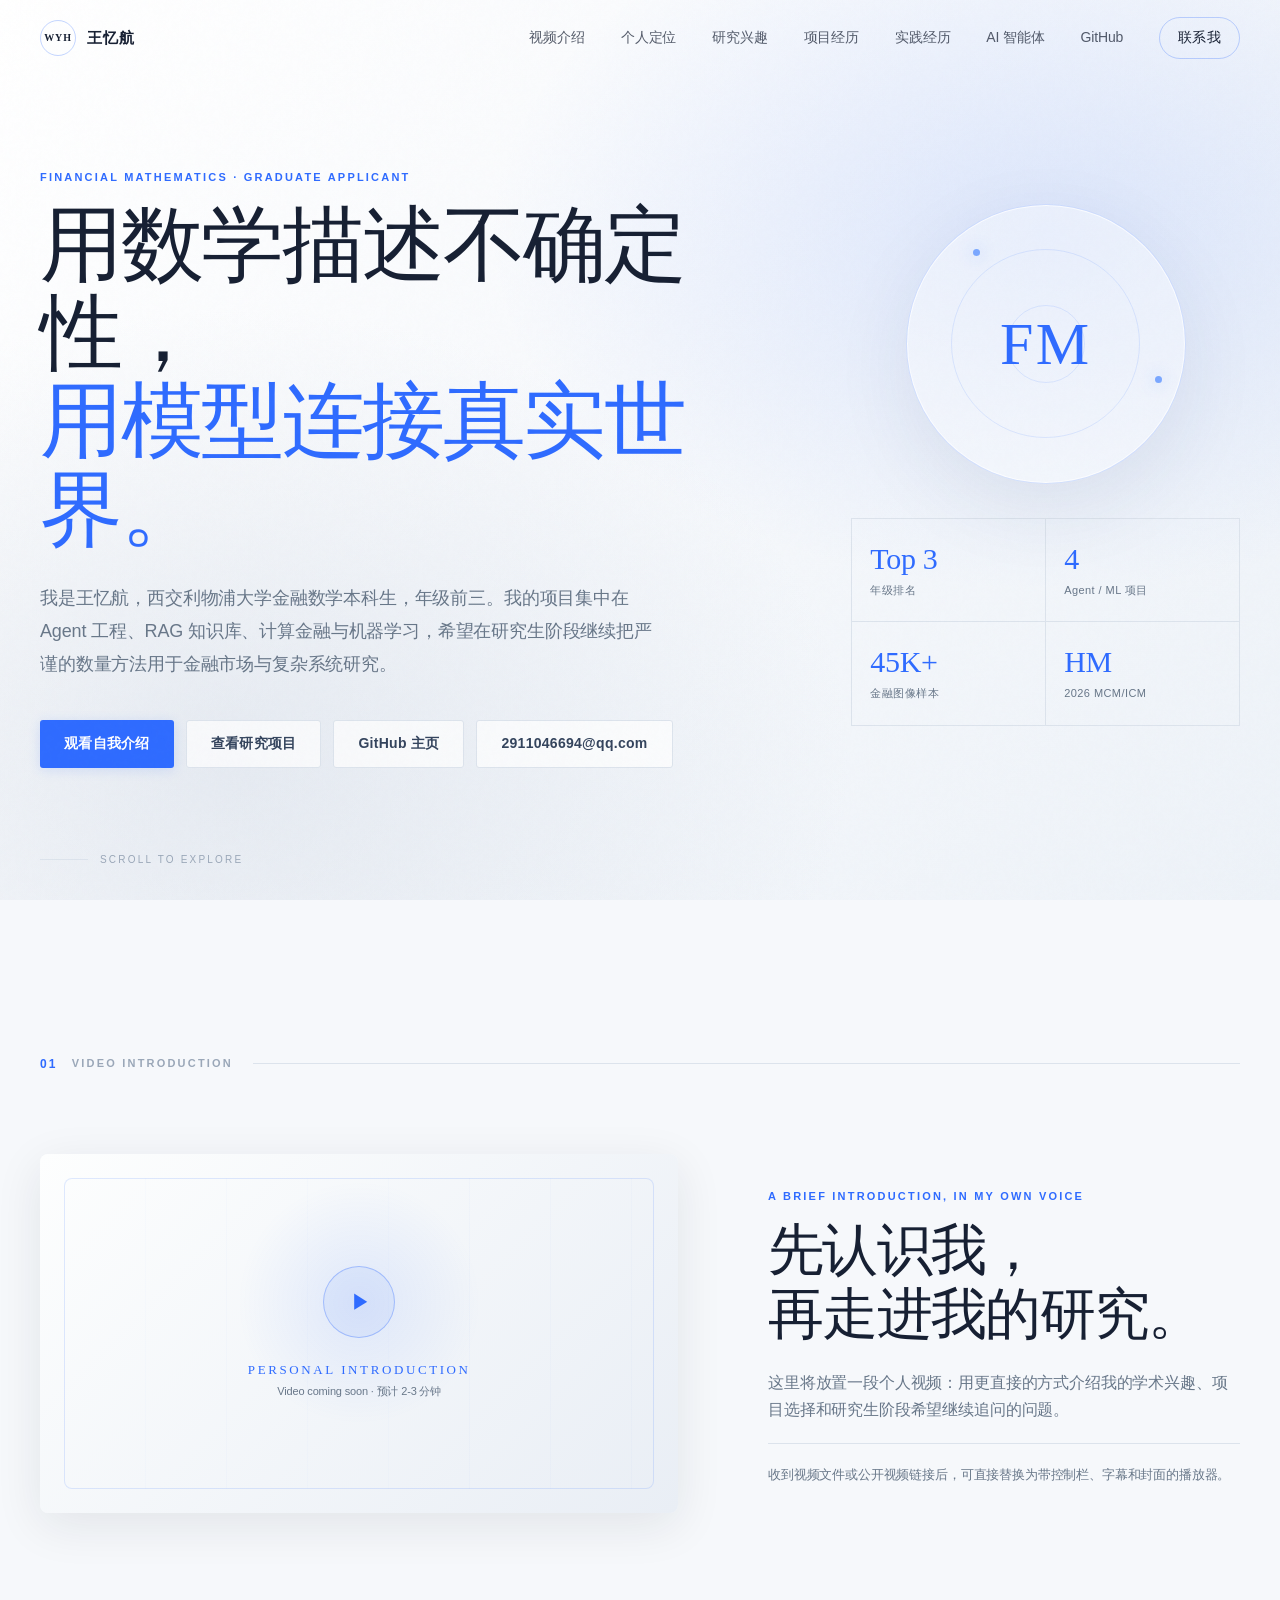
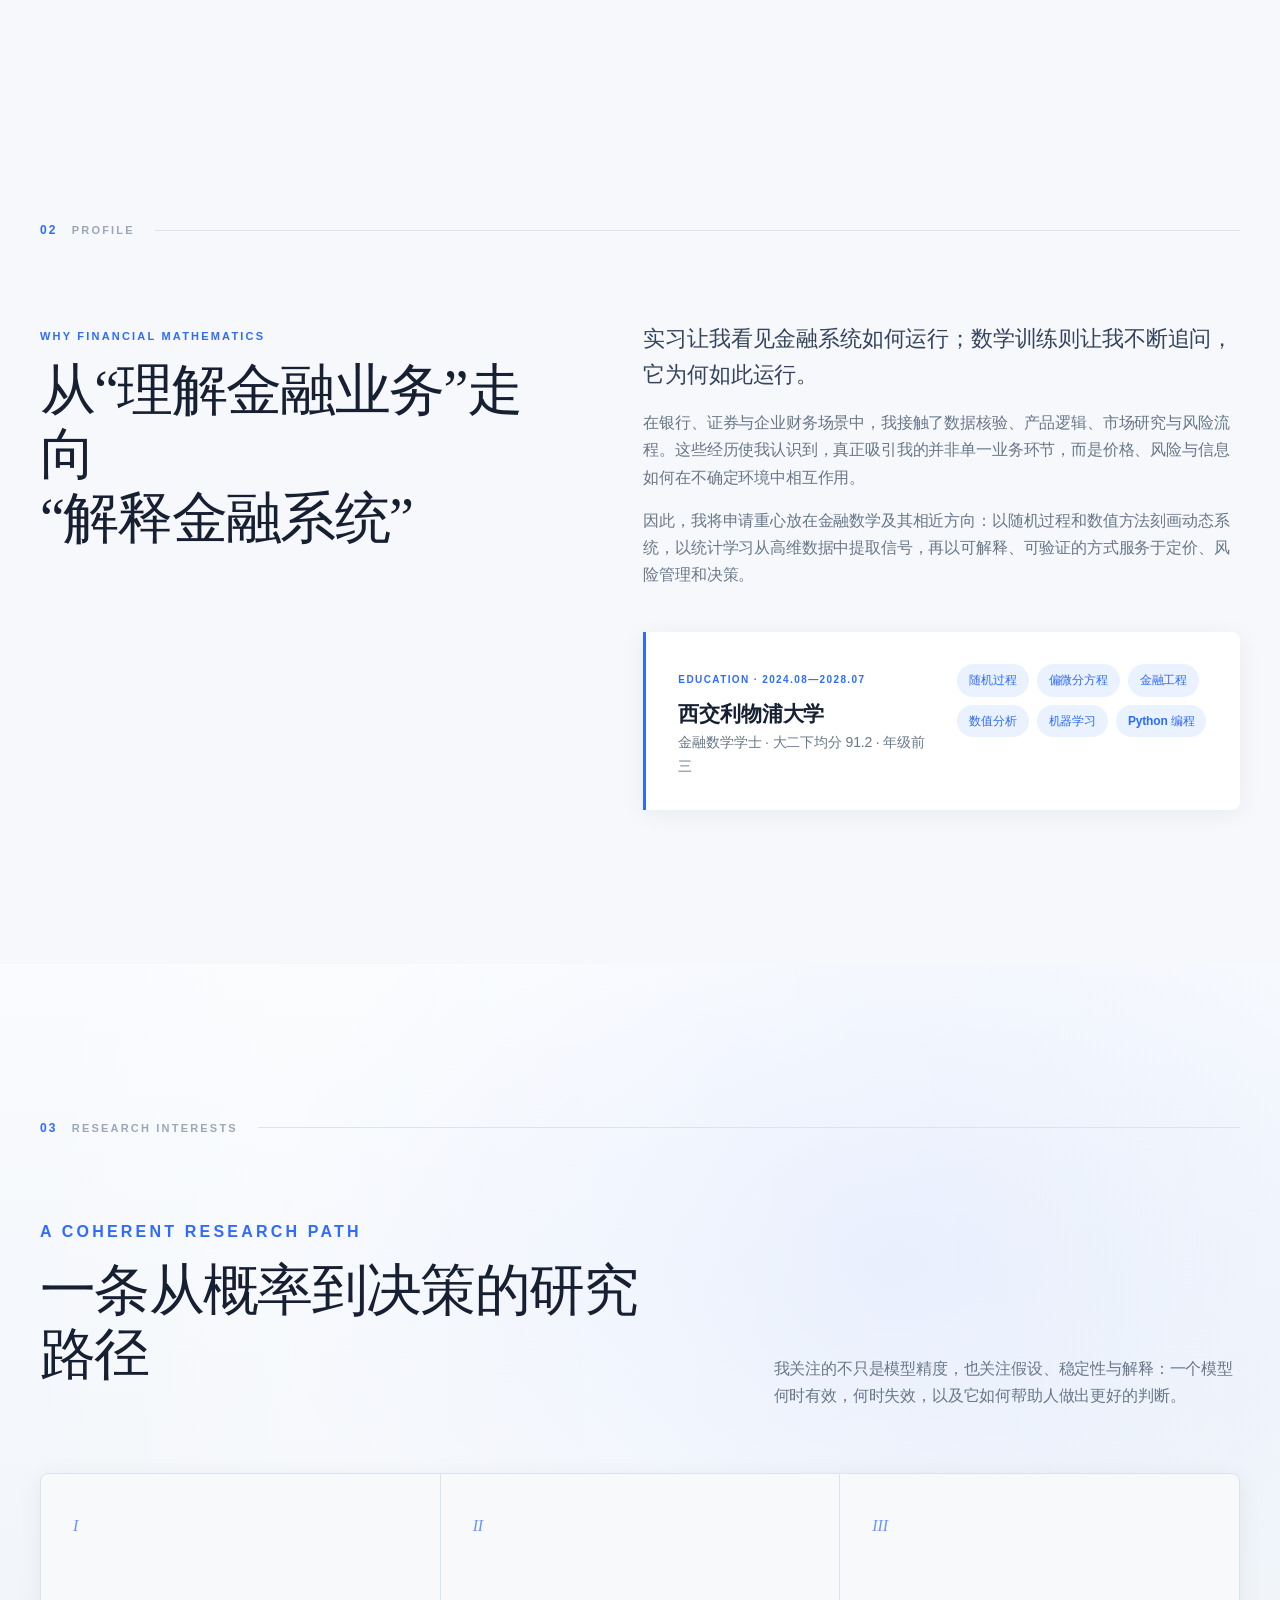
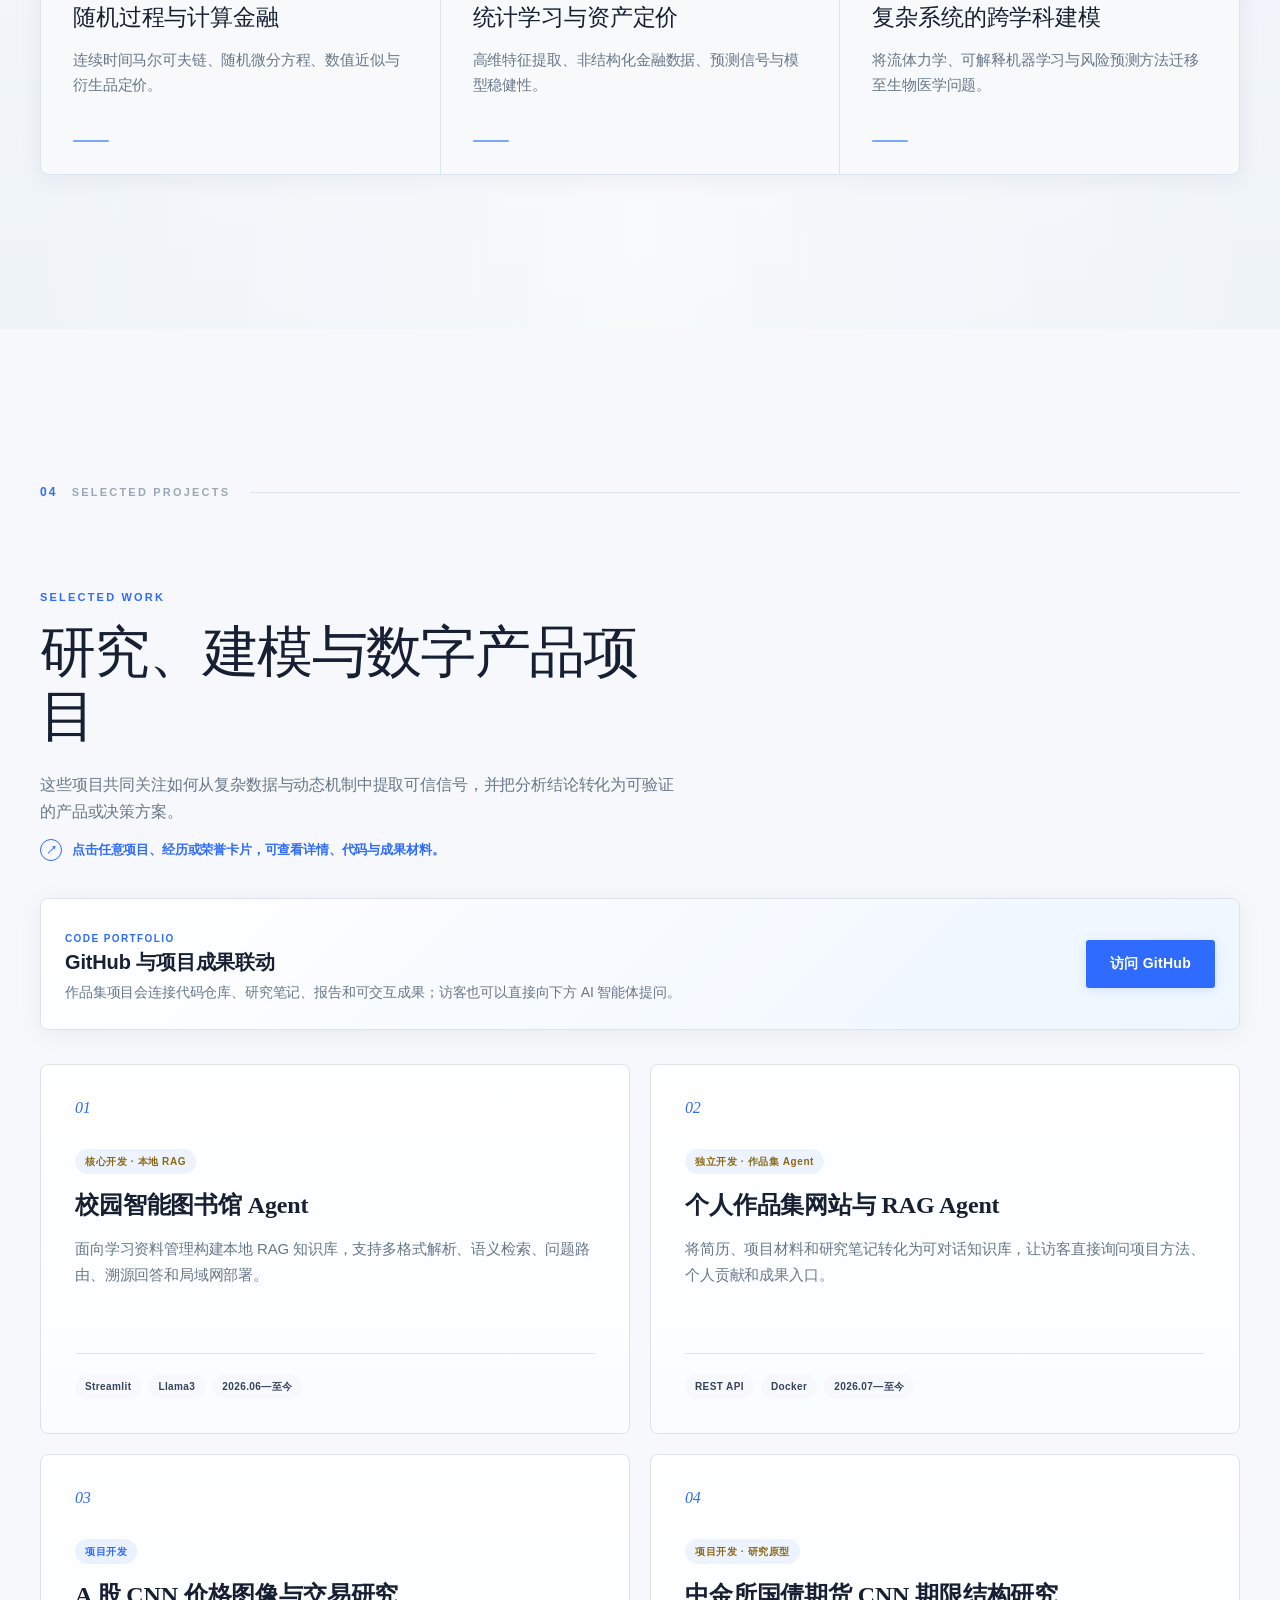
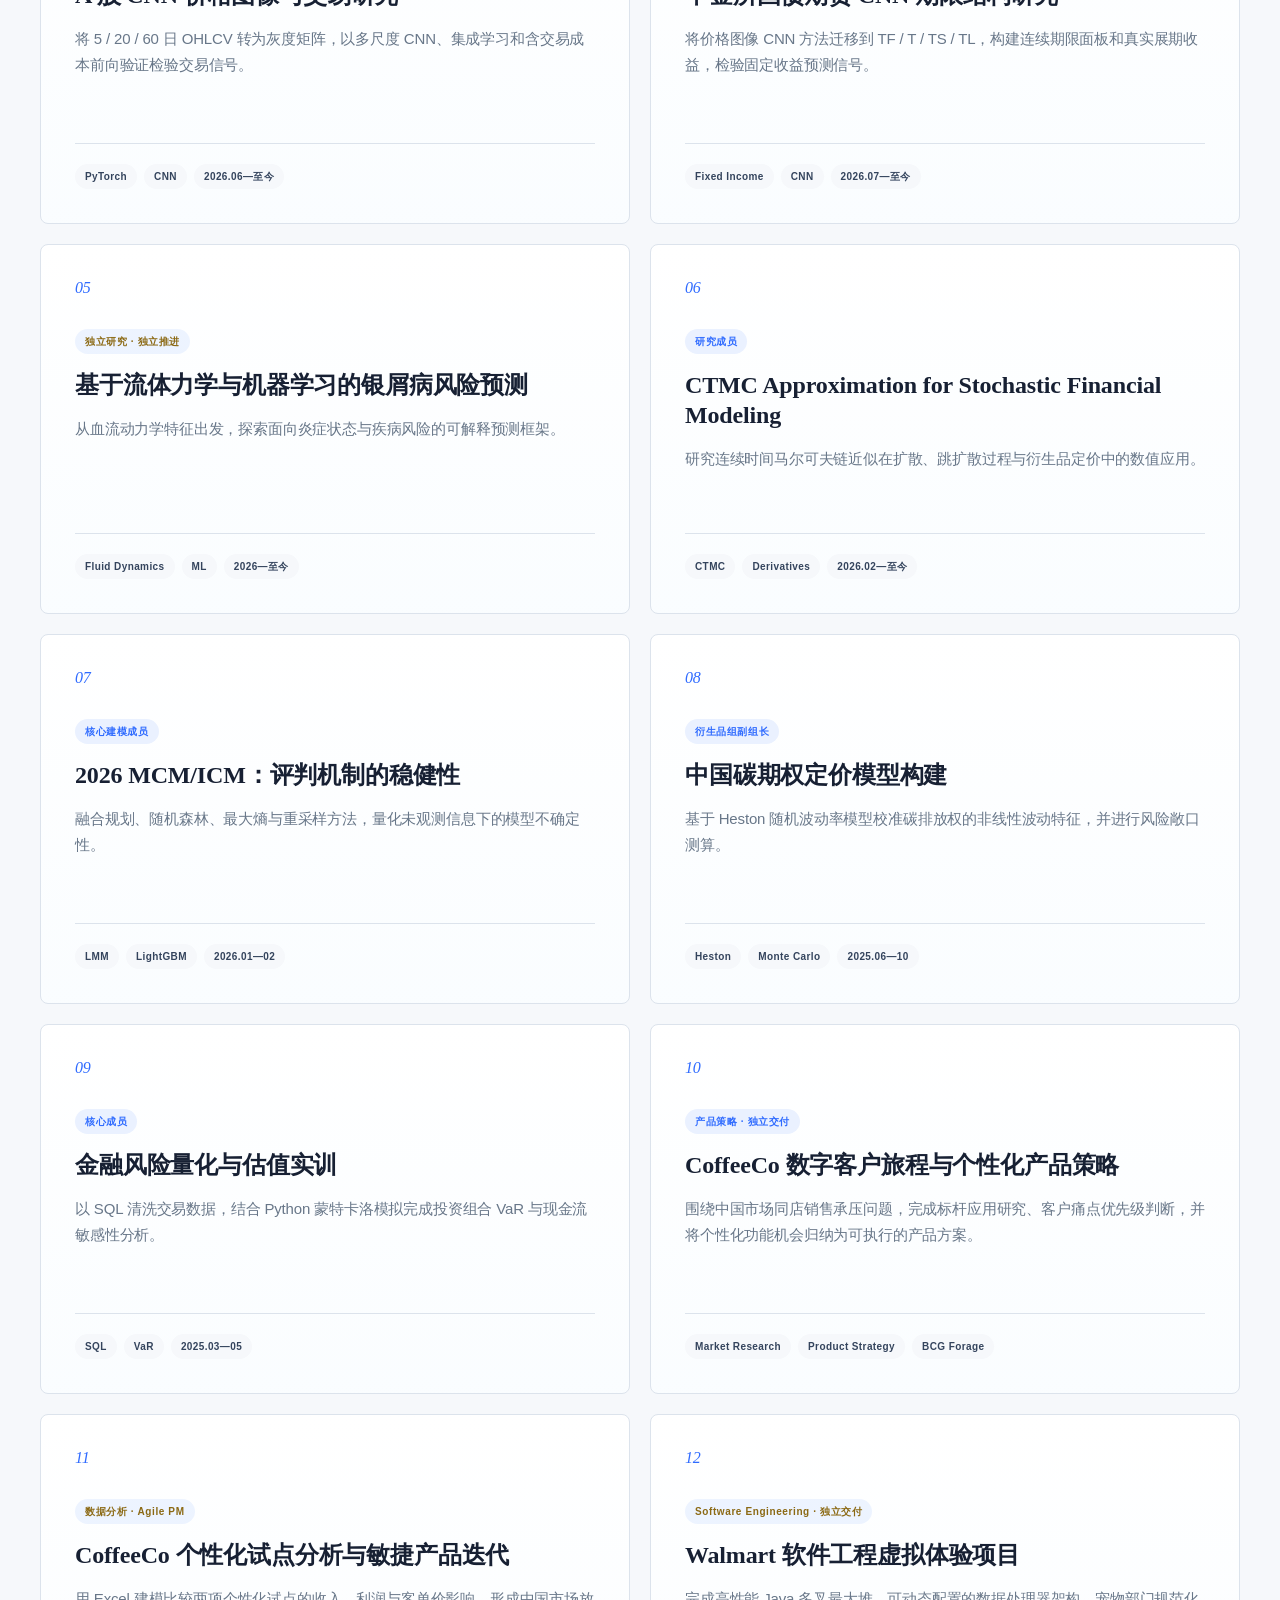
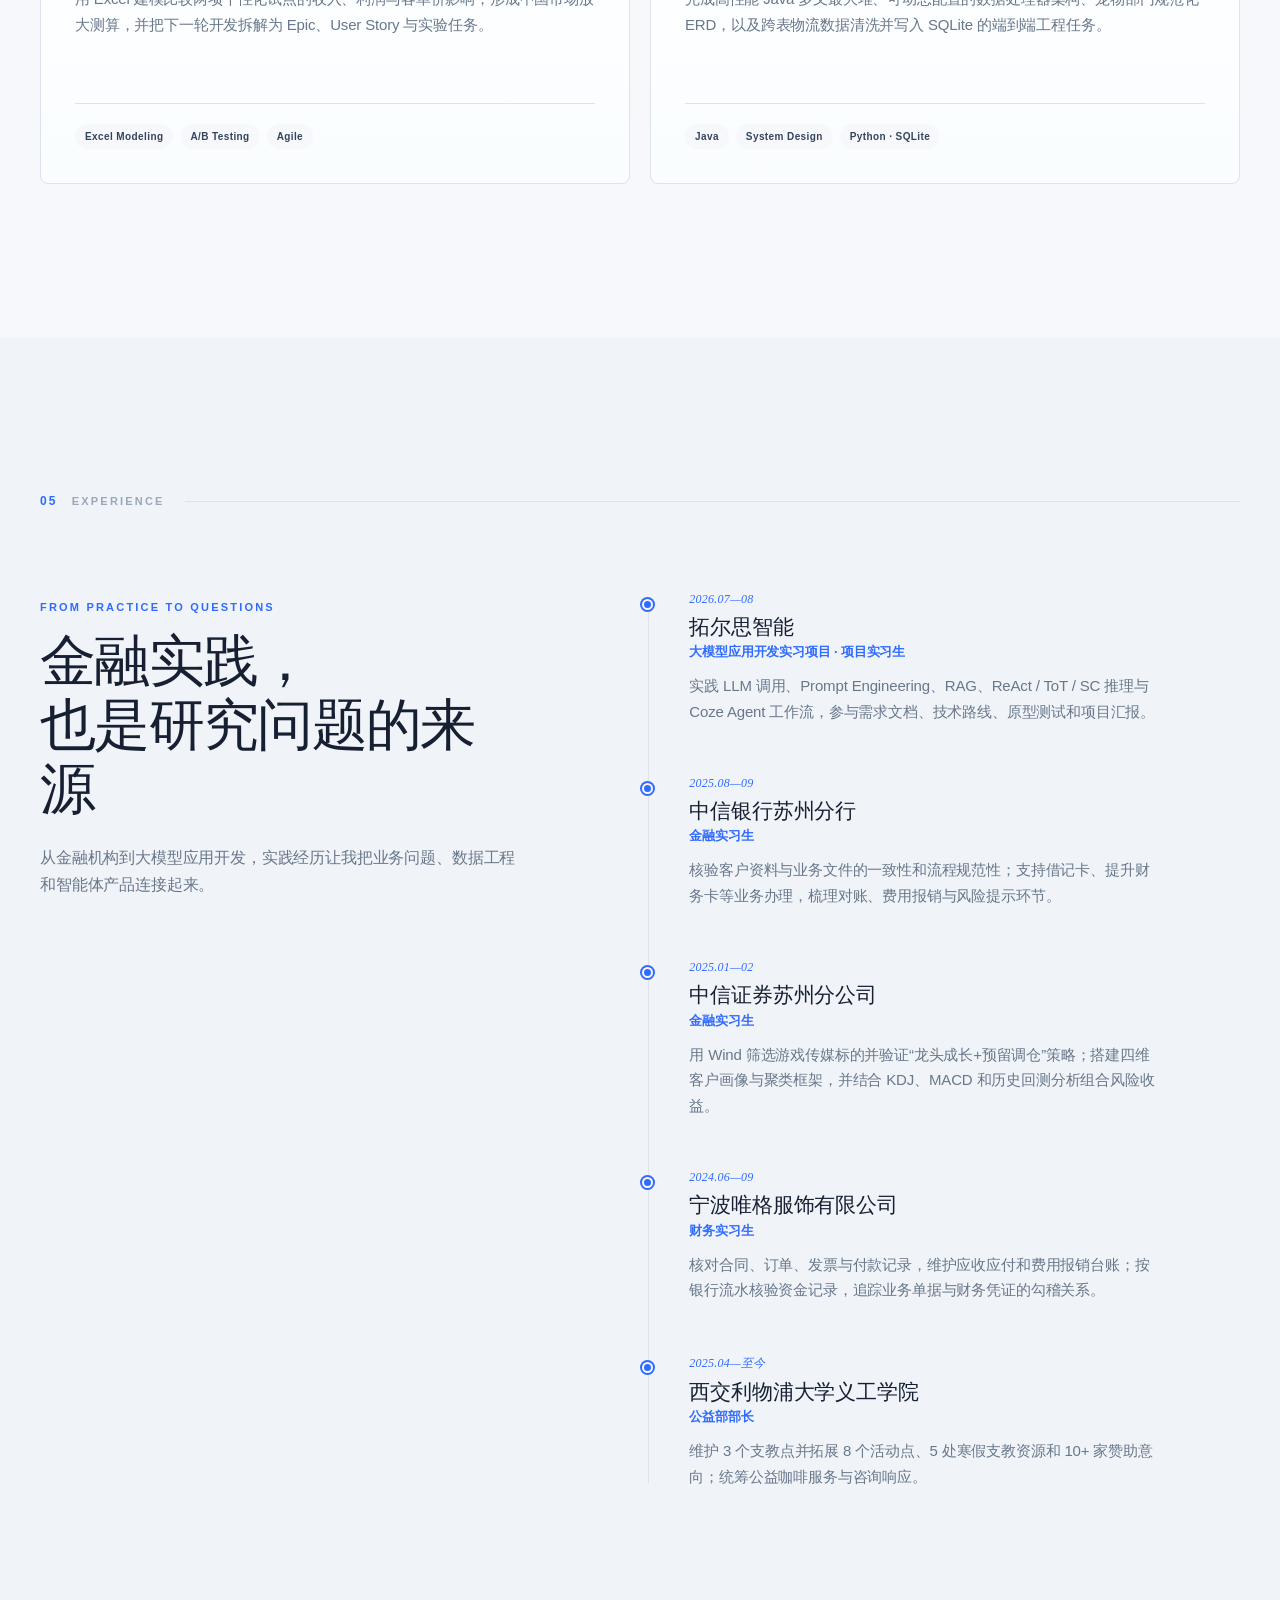
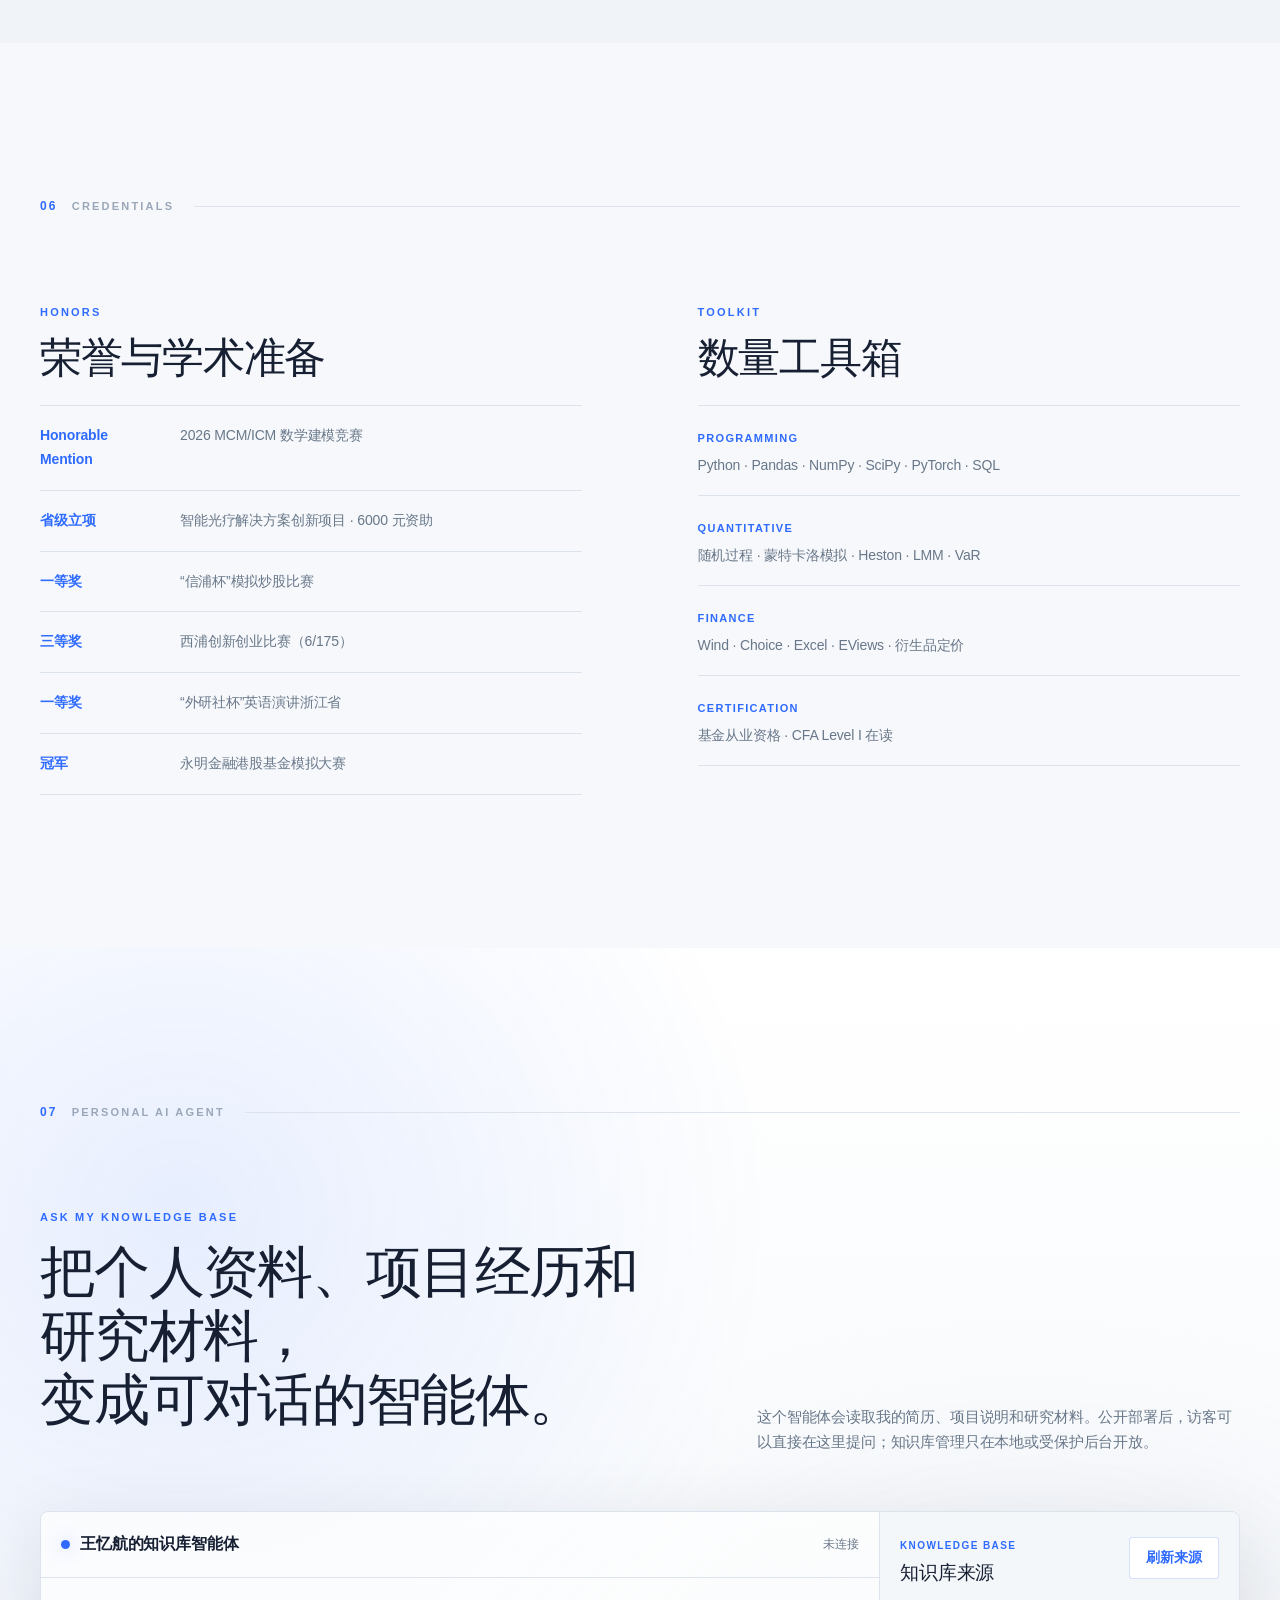
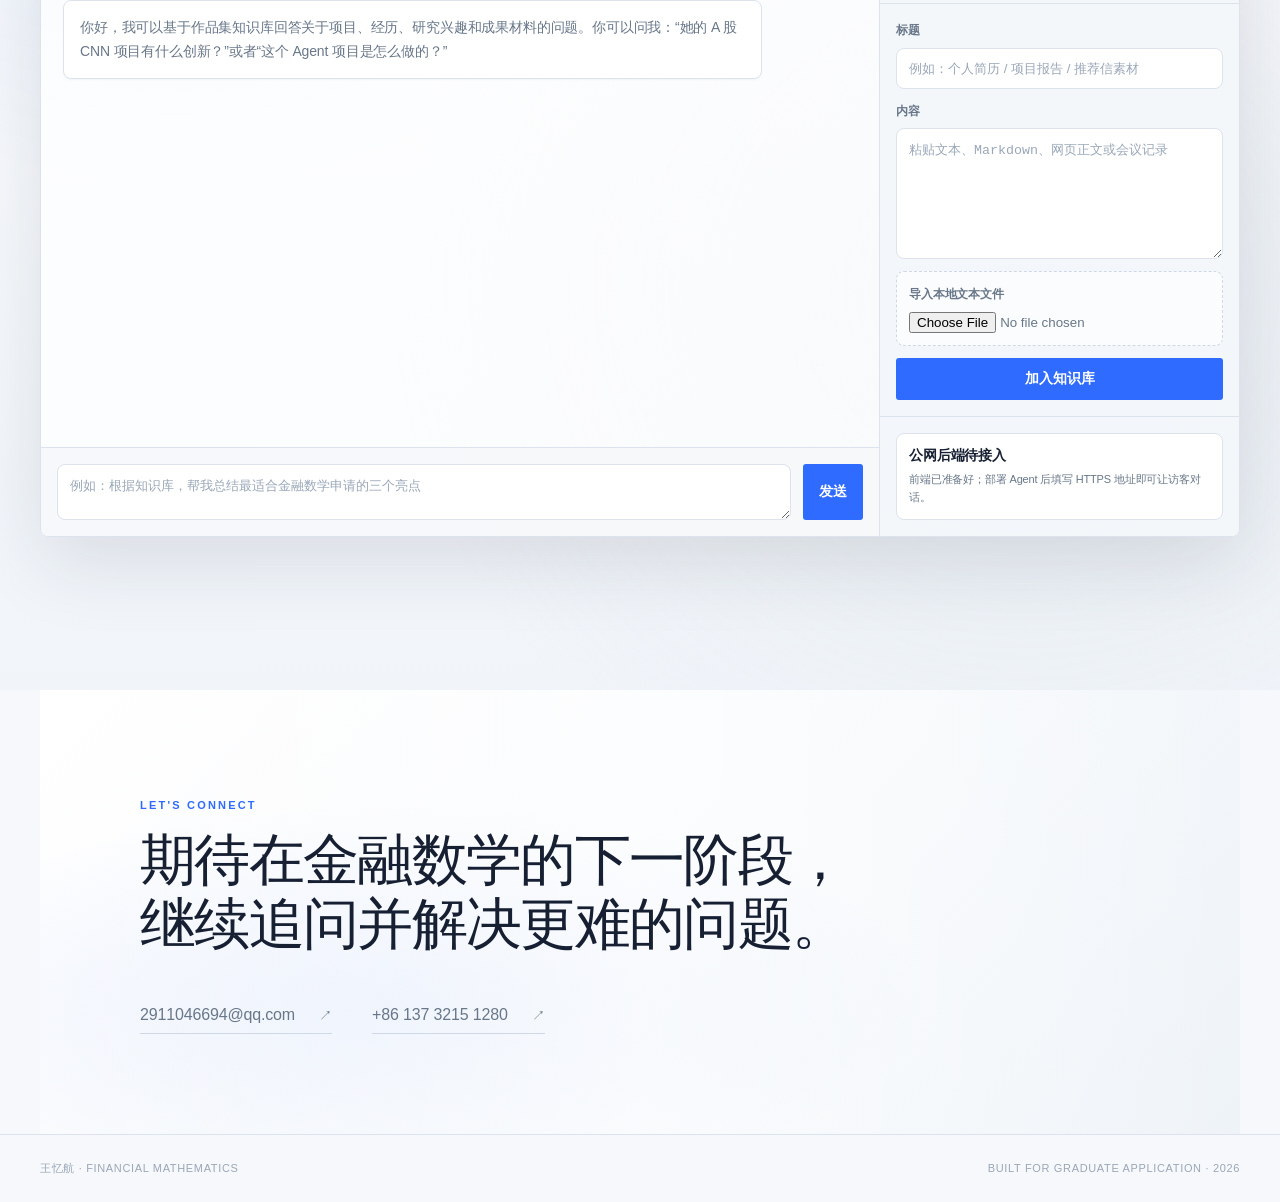
==== commit 38f08160: "Add files via upload" ====
--- a/index.html
+++ b/index.html
@@ -26,7 +26,7 @@
       <a href="#projects">项目经历</a>
       <a href="#experience">实践经历</a>
       <a href="#agent">AI 智能体</a>
-      <a href="https://github.com/lizeruicq" target="_blank" rel="noopener noreferrer">GitHub</a>
+      <a href="https://github.com/wusuoweiking123-dotcom" target="_blank" rel="noopener noreferrer">GitHub</a>
       <a class="nav-contact" href="mailto:2911046694@qq.com">联系我</a>
     </nav>
   </header>
@@ -38,12 +38,12 @@
           <p class="eyebrow">Financial Mathematics · Graduate Applicant</p>
           <h1>用数学描述不确定性，<br><em>用模型连接真实世界。</em></h1>
           <p class="hero-intro">
-            我是王忆航，西交利物浦大学金融数学本科生，年级排名前 10%。我希望在研究生阶段深入学习随机过程、计算金融与统计机器学习，并将严谨的数量方法用于金融市场与复杂系统研究。
+            我是王忆航，西交利物浦大学金融数学本科生，年级前三。我的项目集中在 Agent 工程、RAG 知识库、计算金融与机器学习，希望在研究生阶段继续把严谨的数量方法用于金融市场与复杂系统研究。
           </p>
           <div class="hero-actions">
             <a class="button button-primary" href="#video">观看自我介绍</a>
             <a class="button button-ghost" href="#projects">查看研究项目</a>
-            <a class="button button-ghost" href="https://github.com/lizeruicq" target="_blank" rel="noopener noreferrer">GitHub 主页</a>
+            <a class="button button-ghost" href="https://github.com/wusuoweiking123-dotcom" target="_blank" rel="noopener noreferrer">GitHub 主页</a>
             <a class="button button-ghost" href="mailto:2911046694@qq.com">2911046694@qq.com</a>
           </div>
         </div>
@@ -55,8 +55,8 @@
             <span class="orbit-dot orbit-dot-b"></span>
           </div>
           <div class="metric-grid">
-            <div><strong>Top 10%</strong><span>年级排名</span></div>
-            <div><strong>3</strong><span>金融 / 财务实践</span></div>
+            <div><strong>Top 3</strong><span>年级排名</span></div>
+            <div><strong>4</strong><span>Agent / ML 项目</span></div>
             <div><strong>45K+</strong><span>金融图像样本</span></div>
             <div><strong>HM</strong><span>2026 MCM/ICM</span></div>
           </div>
@@ -98,7 +98,7 @@
             <div>
               <span class="card-kicker">Education · 2024.08—2028.07</span>
               <h3>西交利物浦大学</h3>
-              <p>金融数学学士 · 年级排名前 10%</p>
+              <p>金融数学学士 · 大二下均分 91.2 · 年级前三</p>
             </div>
             <div class="course-list">
               <span>随机过程</span><span>偏微分方程</span><span>金融工程</span><span>数值分析</span><span>机器学习</span><span>Python 编程</span>
@@ -156,66 +156,78 @@
           <strong>GitHub 与项目成果联动</strong>
           <p>作品集项目会连接代码仓库、研究笔记、报告和可交互成果；访客也可以直接向下方 AI 智能体提问。</p>
         </div>
-        <a class="button button-primary" href="https://github.com/lizeruicq" target="_blank" rel="noopener noreferrer">访问 GitHub</a>
+        <a class="button button-primary" href="https://github.com/wusuoweiking123-dotcom" target="_blank" rel="noopener noreferrer">访问 GitHub</a>
       </div>
 
       <div class="project-grid">
+        <article class="project-card reveal interactive-card" data-detail="library-agent" role="button" tabindex="0">
+          <div class="project-number">01</div><span class="ownership ownership-independent">核心开发 · 本地 RAG</span>
+          <h3>校园智能图书馆 Agent</h3>
+          <p>面向学习资料管理构建本地 RAG 知识库，支持多格式解析、语义检索、问题路由、溯源回答和局域网部署。</p>
+          <div class="project-card-footer"><span>Streamlit</span><span>Llama3</span><span>2026.06—至今</span></div>
+        </article>
+        <article class="project-card reveal interactive-card" data-detail="portfolio-agent" role="button" tabindex="0">
+          <div class="project-number">02</div><span class="ownership ownership-independent">独立开发 · 作品集 Agent</span>
+          <h3>个人作品集网站与 RAG Agent</h3>
+          <p>将简历、项目材料和研究笔记转化为可对话知识库，让访客直接询问项目方法、个人贡献和成果入口。</p>
+          <div class="project-card-footer"><span>REST API</span><span>Docker</span><span>2026.07—至今</span></div>
+        </article>
+        <article class="project-card reveal interactive-card" data-detail="asset-pricing" role="button" tabindex="0">
+          <div class="project-number">03</div><span class="ownership">项目开发</span>
+          <h3>A 股 CNN 价格图像与交易研究</h3>
+          <p>将 5 / 20 / 60 日 OHLCV 转为灰度矩阵，以多尺度 CNN、集成学习和含交易成本前向验证检验交易信号。</p>
+          <div class="project-card-footer"><span>PyTorch</span><span>CNN</span><span>2026.06—至今</span></div>
+        </article>
+        <article class="project-card reveal interactive-card" data-detail="treasury-cnn" role="button" tabindex="0">
+          <div class="project-number">04</div><span class="ownership ownership-independent">项目开发 · 研究原型</span>
+          <h3>中金所国债期货 CNN 期限结构研究</h3>
+          <p>将价格图像 CNN 方法迁移到 TF / T / TS / TL，构建连续期限面板和真实展期收益，检验固定收益预测信号。</p>
+          <div class="project-card-footer"><span>Fixed Income</span><span>CNN</span><span>2026.07—至今</span></div>
+        </article>
         <article class="project-card reveal interactive-card" data-detail="psoriasis" role="button" tabindex="0">
-          <div class="project-number">01</div><span class="ownership ownership-independent">独立研究 · 独立推进</span>
+          <div class="project-number">05</div><span class="ownership ownership-independent">独立研究 · 独立推进</span>
           <h3>基于流体力学与机器学习的银屑病风险预测</h3>
           <p>从血流动力学特征出发，探索面向炎症状态与疾病风险的可解释预测框架。</p>
           <div class="project-card-footer"><span>Fluid Dynamics</span><span>ML</span><span>2026—至今</span></div>
         </article>
-        <article class="project-card reveal interactive-card" data-detail="asset-pricing" role="button" tabindex="0">
-          <div class="project-number">02</div><span class="ownership">组长</span>
-          <h3>CNN-Based Asset Pricing with Financial Price Images</h3>
-          <p>将 A 股 OHLCV 时序转换为多尺度图像，以 CNN 识别潜在定价信号并进行组合评估。</p>
-          <div class="project-card-footer"><span>PyTorch</span><span>CNN</span><span>2026.02—至今</span></div>
-        </article>
-        <article class="project-card reveal interactive-card" data-detail="treasury-cnn" role="button" tabindex="0">
-          <div class="project-number">03</div><span class="ownership ownership-independent">独立扩展 · 研究原型</span>
-          <h3>Treasury Bonds & Futures CNN Research</h3>
-          <p>将价格图像 CNN 方法迁移到中国国债现券和国债期货，评估期限合约与薄截面债券数据中的预测信号。</p>
-          <div class="project-card-footer"><span>Fixed Income</span><span>CNN</span><span>2026.07</span></div>
-        </article>
         <article class="project-card reveal interactive-card" data-detail="ctmc" role="button" tabindex="0">
-          <div class="project-number">04</div><span class="ownership">研究成员</span>
+          <div class="project-number">06</div><span class="ownership">研究成员</span>
           <h3>CTMC Approximation for Stochastic Financial Modeling</h3>
           <p>研究连续时间马尔可夫链近似在扩散、跳扩散过程与衍生品定价中的数值应用。</p>
           <div class="project-card-footer"><span>CTMC</span><span>Derivatives</span><span>2026.02—至今</span></div>
         </article>
         <article class="project-card reveal interactive-card" data-detail="mcm" role="button" tabindex="0">
-          <div class="project-number">05</div><span class="ownership">核心建模成员</span>
+          <div class="project-number">07</div><span class="ownership">核心建模成员</span>
           <h3>2026 MCM/ICM：评判机制的稳健性</h3>
           <p>融合规划、随机森林、最大熵与重采样方法，量化未观测信息下的模型不确定性。</p>
           <div class="project-card-footer"><span>LMM</span><span>LightGBM</span><span>2026.01—02</span></div>
         </article>
         <article class="project-card reveal interactive-card" data-detail="carbon-option" role="button" tabindex="0">
-          <div class="project-number">06</div><span class="ownership">衍生品组副组长</span>
+          <div class="project-number">08</div><span class="ownership">衍生品组副组长</span>
           <h3>中国碳期权定价模型构建</h3>
           <p>基于 Heston 随机波动率模型校准碳排放权的非线性波动特征，并进行风险敞口测算。</p>
           <div class="project-card-footer"><span>Heston</span><span>Monte Carlo</span><span>2025.06—10</span></div>
         </article>
         <article class="project-card reveal interactive-card" data-detail="var-project" role="button" tabindex="0">
-          <div class="project-number">07</div><span class="ownership">核心成员</span>
+          <div class="project-number">09</div><span class="ownership">核心成员</span>
           <h3>金融风险量化与估值实训</h3>
           <p>以 SQL 清洗交易数据，结合 Python 蒙特卡洛模拟完成投资组合 VaR 与现金流敏感性分析。</p>
           <div class="project-card-footer"><span>SQL</span><span>VaR</span><span>2025.03—05</span></div>
         </article>
         <article class="project-card reveal interactive-card" data-detail="coffeeco-strategy" role="button" tabindex="0">
-          <div class="project-number">08</div><span class="ownership">产品策略 · 独立交付</span>
+          <div class="project-number">10</div><span class="ownership">产品策略 · 独立交付</span>
           <h3>CoffeeCo 数字客户旅程与个性化产品策略</h3>
           <p>围绕中国市场同店销售承压问题，完成标杆应用研究、客户痛点优先级判断，并将个性化功能机会归纳为可执行的产品方案。</p>
           <div class="project-card-footer"><span>Market Research</span><span>Product Strategy</span><span>BCG Forage</span></div>
         </article>
         <article class="project-card reveal interactive-card" data-detail="coffeeco-pilot" role="button" tabindex="0">
-          <div class="project-number">09</div><span class="ownership ownership-independent">数据分析 · Agile PM</span>
+          <div class="project-number">11</div><span class="ownership ownership-independent">数据分析 · Agile PM</span>
           <h3>CoffeeCo 个性化试点分析与敏捷产品迭代</h3>
           <p>用 Excel 建模比较两项个性化试点的收入、利润与客单价影响，形成中国市场放大测算，并把下一轮开发拆解为 Epic、User Story 与实验任务。</p>
           <div class="project-card-footer"><span>Excel Modeling</span><span>A/B Testing</span><span>Agile</span></div>
         </article>
         <article class="project-card reveal interactive-card" data-detail="walmart-engineering" role="button" tabindex="0">
-          <div class="project-number">10</div><span class="ownership ownership-independent">Software Engineering · 独立交付</span>
+          <div class="project-number">12</div><span class="ownership ownership-independent">Software Engineering · 独立交付</span>
           <h3>Walmart 软件工程虚拟体验项目</h3>
           <p>完成高性能 Java 多叉最大堆、可动态配置的数据处理器架构、宠物部门规范化 ERD，以及跨表物流数据清洗并写入 SQLite 的端到端工程任务。</p>
           <div class="project-card-footer"><span>Java</span><span>System Design</span><span>Python · SQLite</span></div>
@@ -230,9 +242,16 @@
           <div class="section-heading reveal">
             <p class="eyebrow">From practice to questions</p>
             <h2>金融实践，<br>也是研究问题的来源</h2>
-            <p>不同机构的经历让我从数据、流程和市场三个层面理解金融业务，也更坚定了用数量方法研究风险与定价的方向。</p>
+            <p>从金融机构到大模型应用开发，实践经历让我把业务问题、数据工程和智能体产品连接起来。</p>
           </div>
           <div class="timeline">
+            <article class="timeline-item reveal interactive-card" data-detail="trs-ai" role="button" tabindex="0" aria-label="查看拓尔思智能实习详情">
+              <div class="timeline-dot"></div>
+              <div class="timeline-date">2026.07—08</div>
+              <h3>拓尔思智能</h3>
+              <p class="role">大模型应用开发实习项目 · 项目实习生</p>
+              <p>实践 LLM 调用、Prompt Engineering、RAG、ReAct / ToT / SC 推理与 Coze Agent 工作流，参与需求文档、技术路线、原型测试和项目汇报。</p>
+            </article>
             <article class="timeline-item reveal interactive-card" data-detail="citic-bank" role="button" tabindex="0" aria-label="查看中信银行实习详情">
               <div class="timeline-dot"></div>
               <div class="timeline-date">2025.08—09</div>
@@ -302,7 +321,7 @@
             <p class="eyebrow">Ask my knowledge base</p>
             <h2>把个人资料、项目经历和研究材料，<br>变成可对话的智能体。</h2>
           </div>
-          <p>这个智能体用于快速检索我的项目、经历、技能与申请材料。公开网站会先展示作品集内容；当公网 Agent 后端部署完成后，访客即可在本页直接对话。</p>
+          <p>这个智能体会读取我的简历、项目说明和研究材料。公开部署后，访客可以直接在这里提问；知识库管理只在本地或受保护后台开放。</p>
         </div>
 
         <div class="agent-console reveal" aria-label="个人知识库智能体">
@@ -316,7 +335,7 @@
             </div>
             <div class="agent-messages" id="agent-messages" aria-live="polite">
               <article class="agent-message assistant">
-                <p>你好，我可以基于本地知识库回答关于项目、经历、研究兴趣和申请材料的问题。你也可以先在右侧加入资料，再让我生成总结或简报。</p>
+                <p>你好，我可以基于作品集知识库回答关于项目、经历、研究兴趣和成果材料的问题。你可以问我：“她的 A 股 CNN 项目有什么创新？”或者“这个 Agent 项目是怎么做的？”</p>
               </article>
             </div>
             <form class="agent-composer" id="agent-chat-form">
@@ -329,7 +348,7 @@
             <div class="agent-knowledge-head">
               <div>
                 <span class="card-kicker">Knowledge Base</span>
-                <h3>资料入库</h3>
+                <h3>知识库来源</h3>
               </div>
               <button class="agent-secondary" id="agent-refresh-docs" type="button">刷新</button>
             </div>
@@ -382,6 +401,7 @@
     </div>
   </dialog>
 
+  <script src="agent-config.js"></script>
   <script src="script.js"></script>
 </body>
 </html>
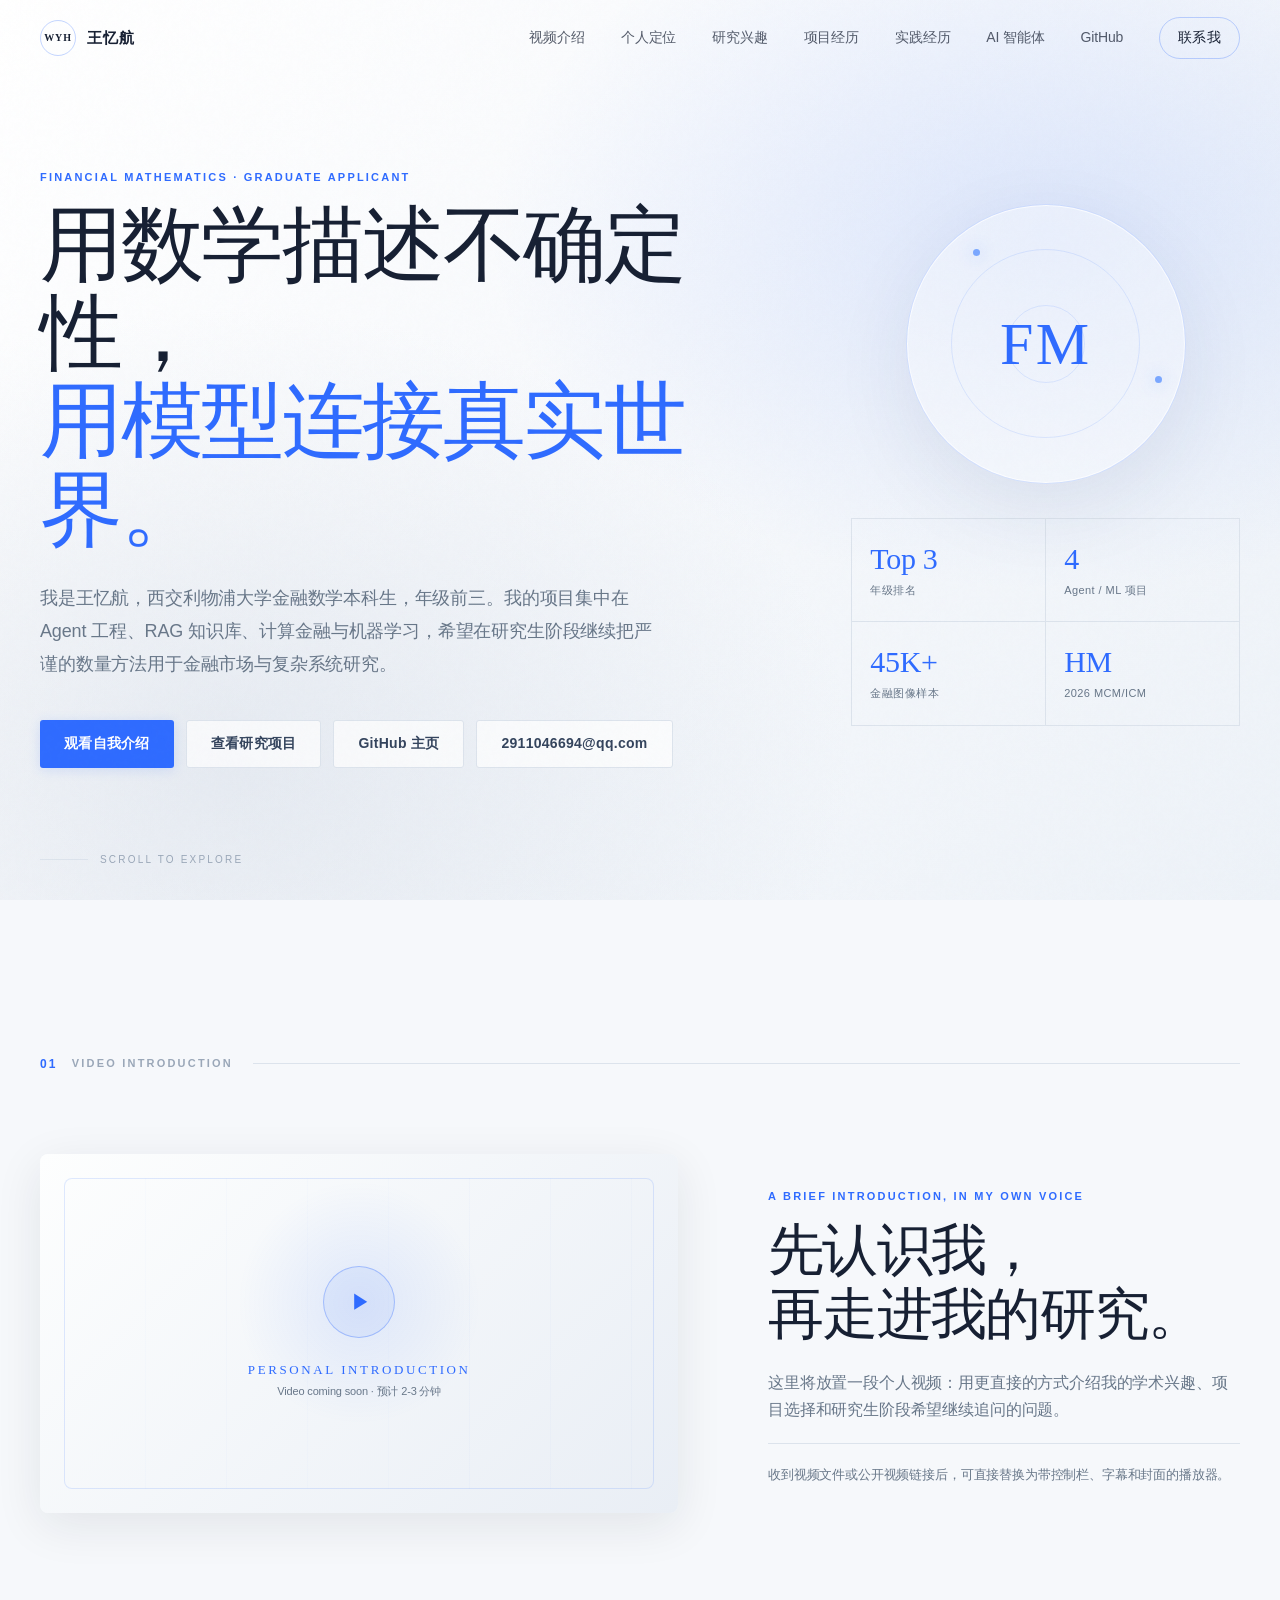
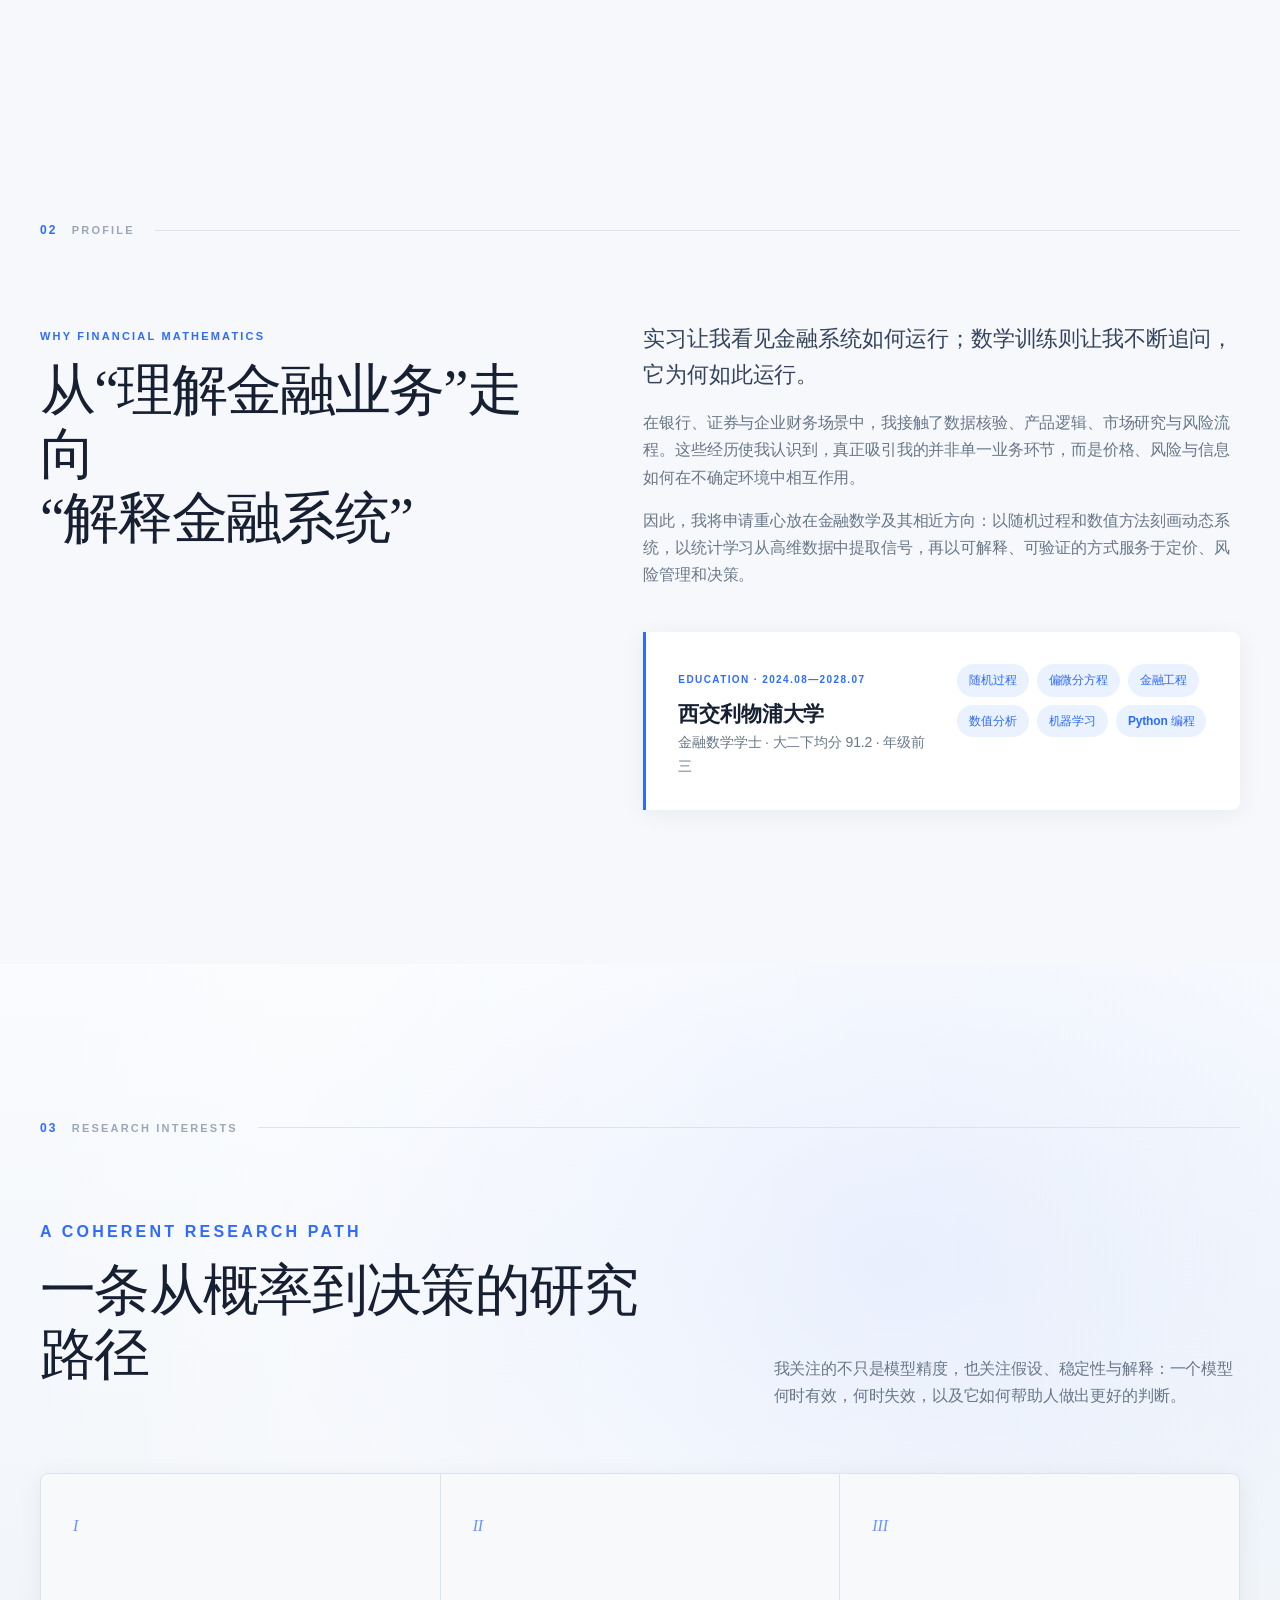
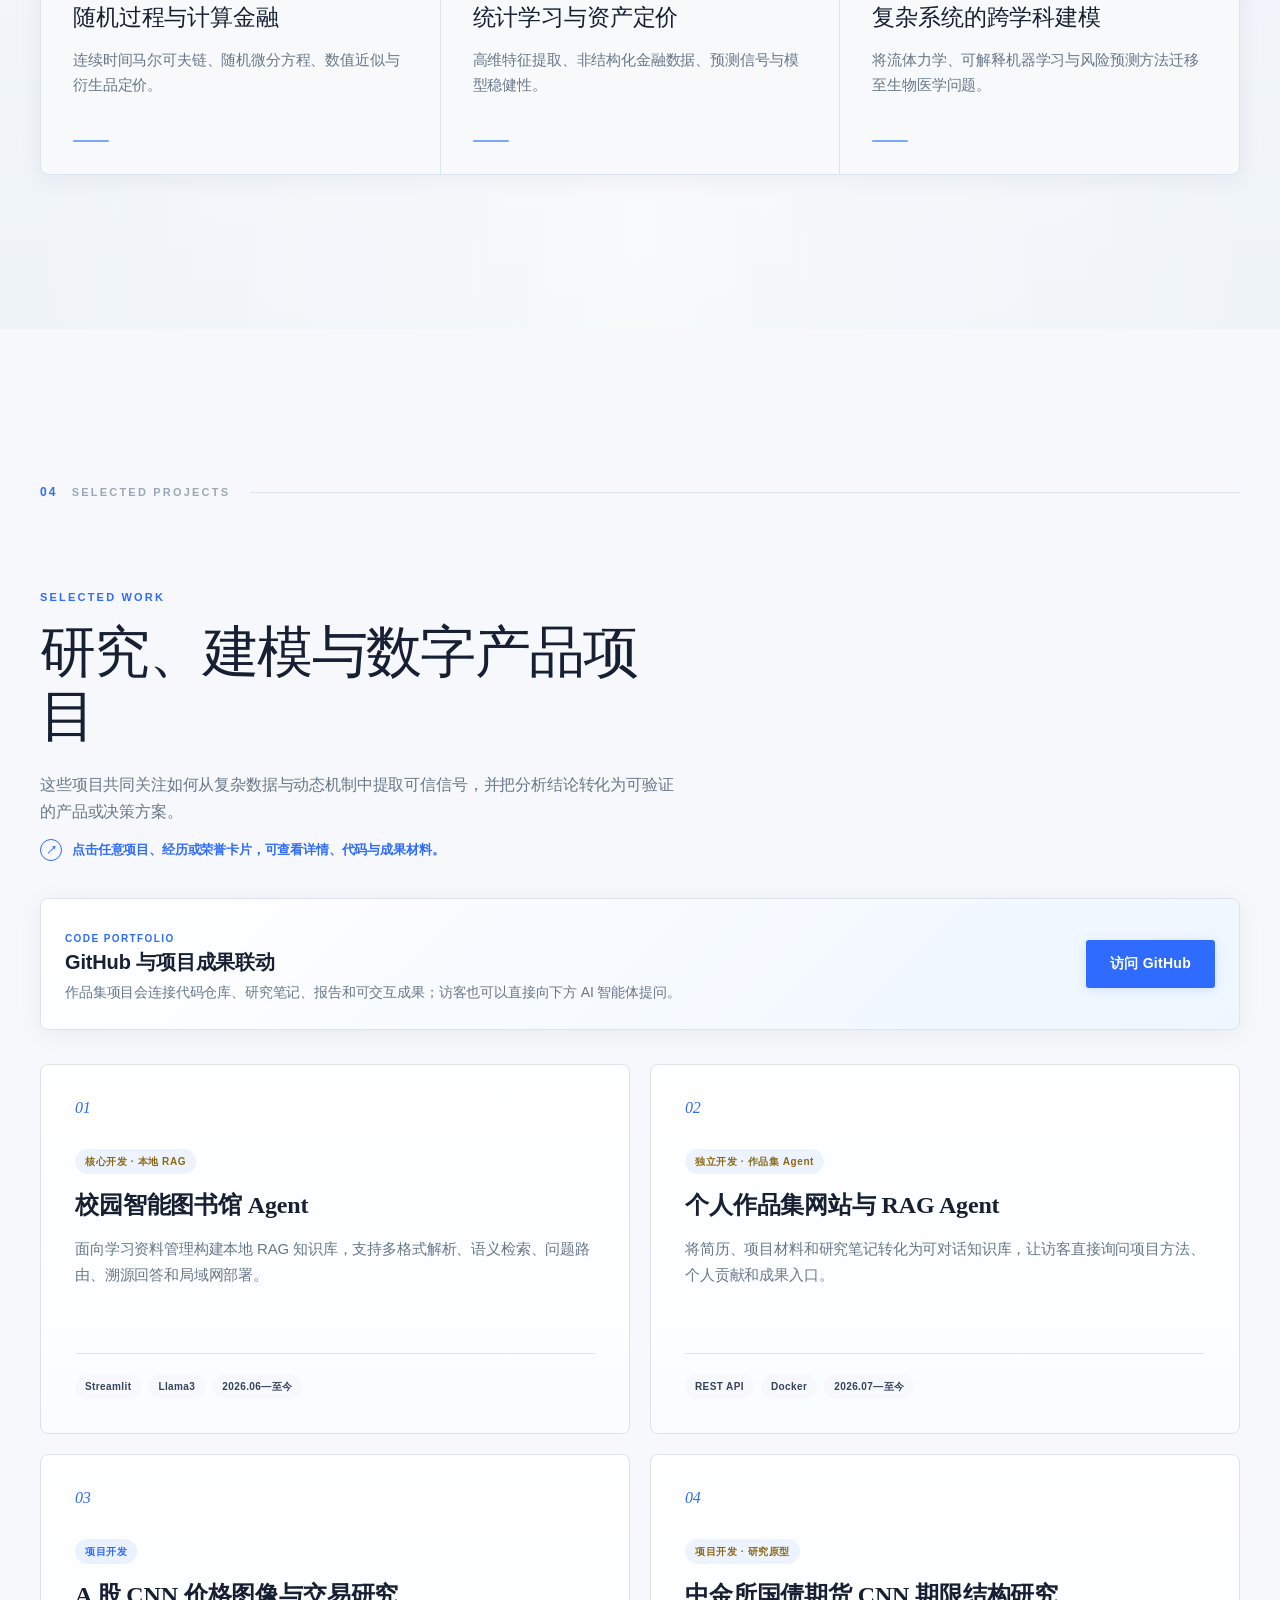
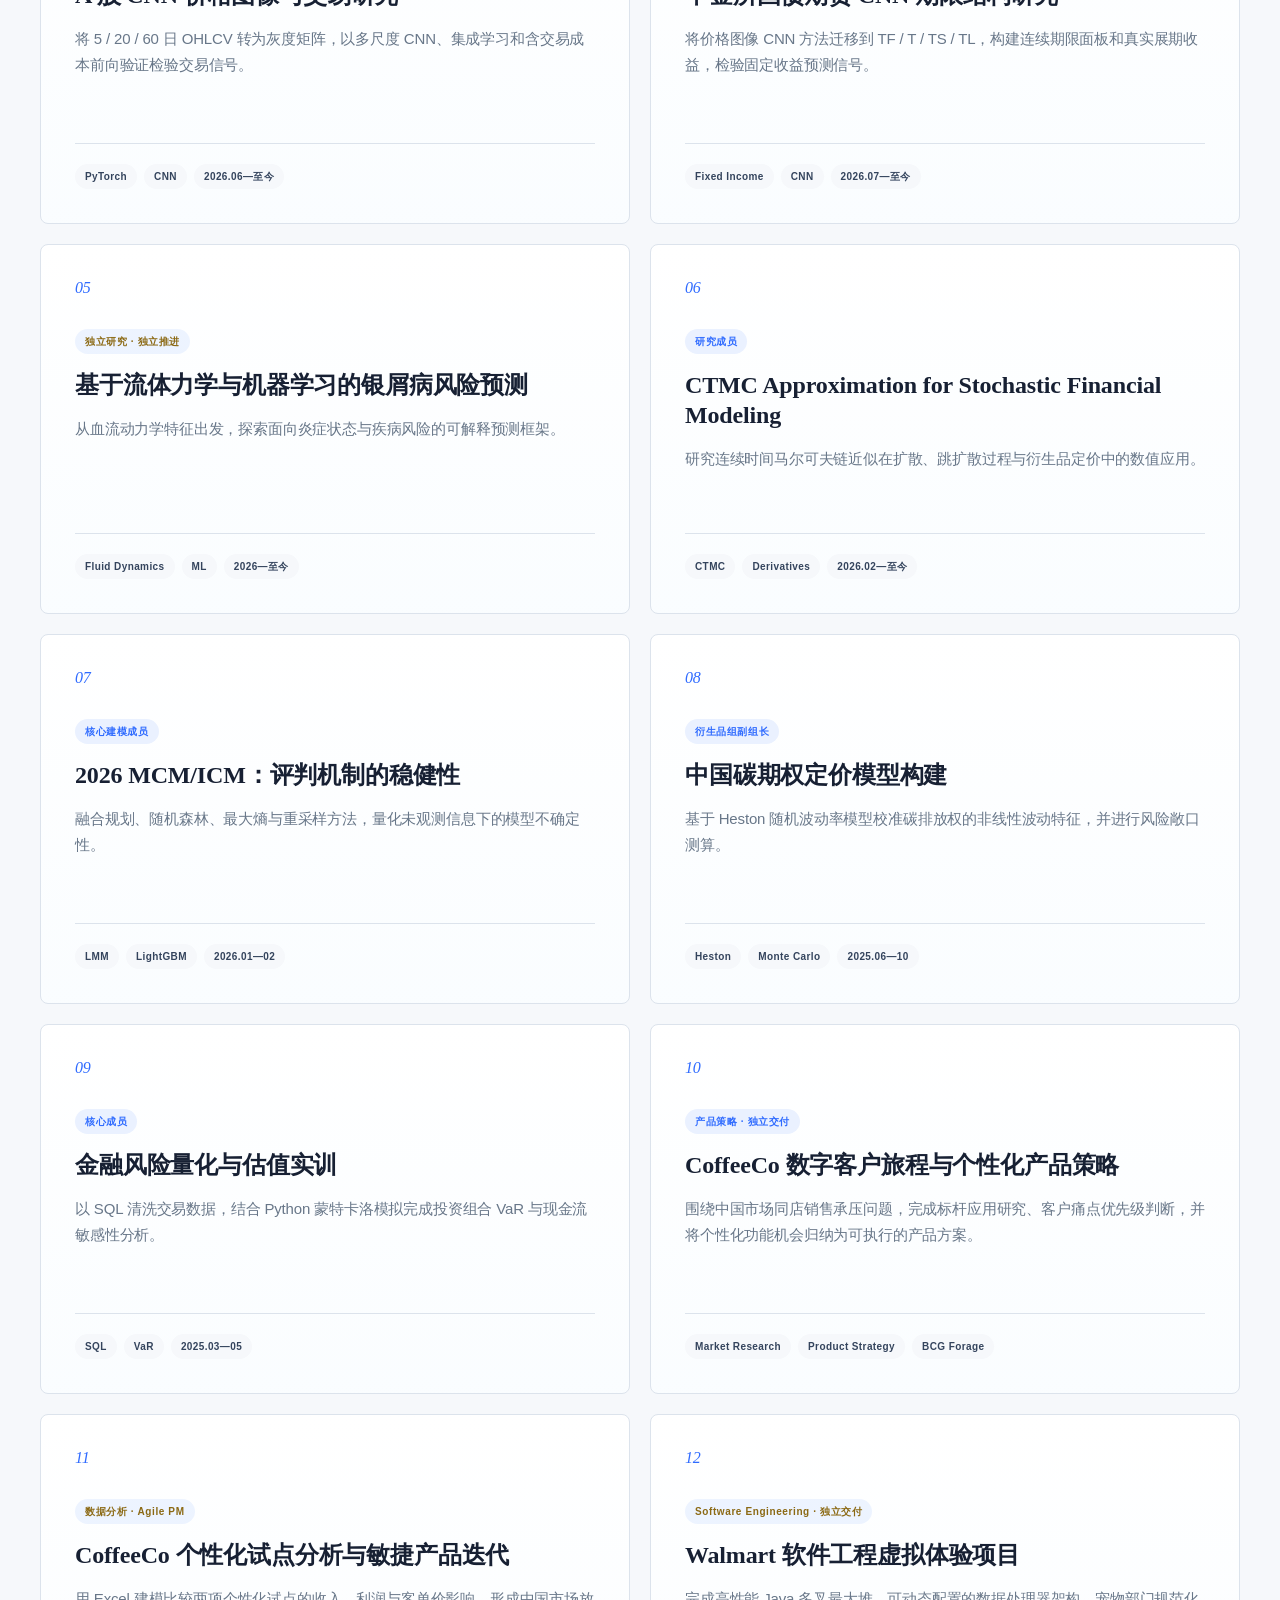
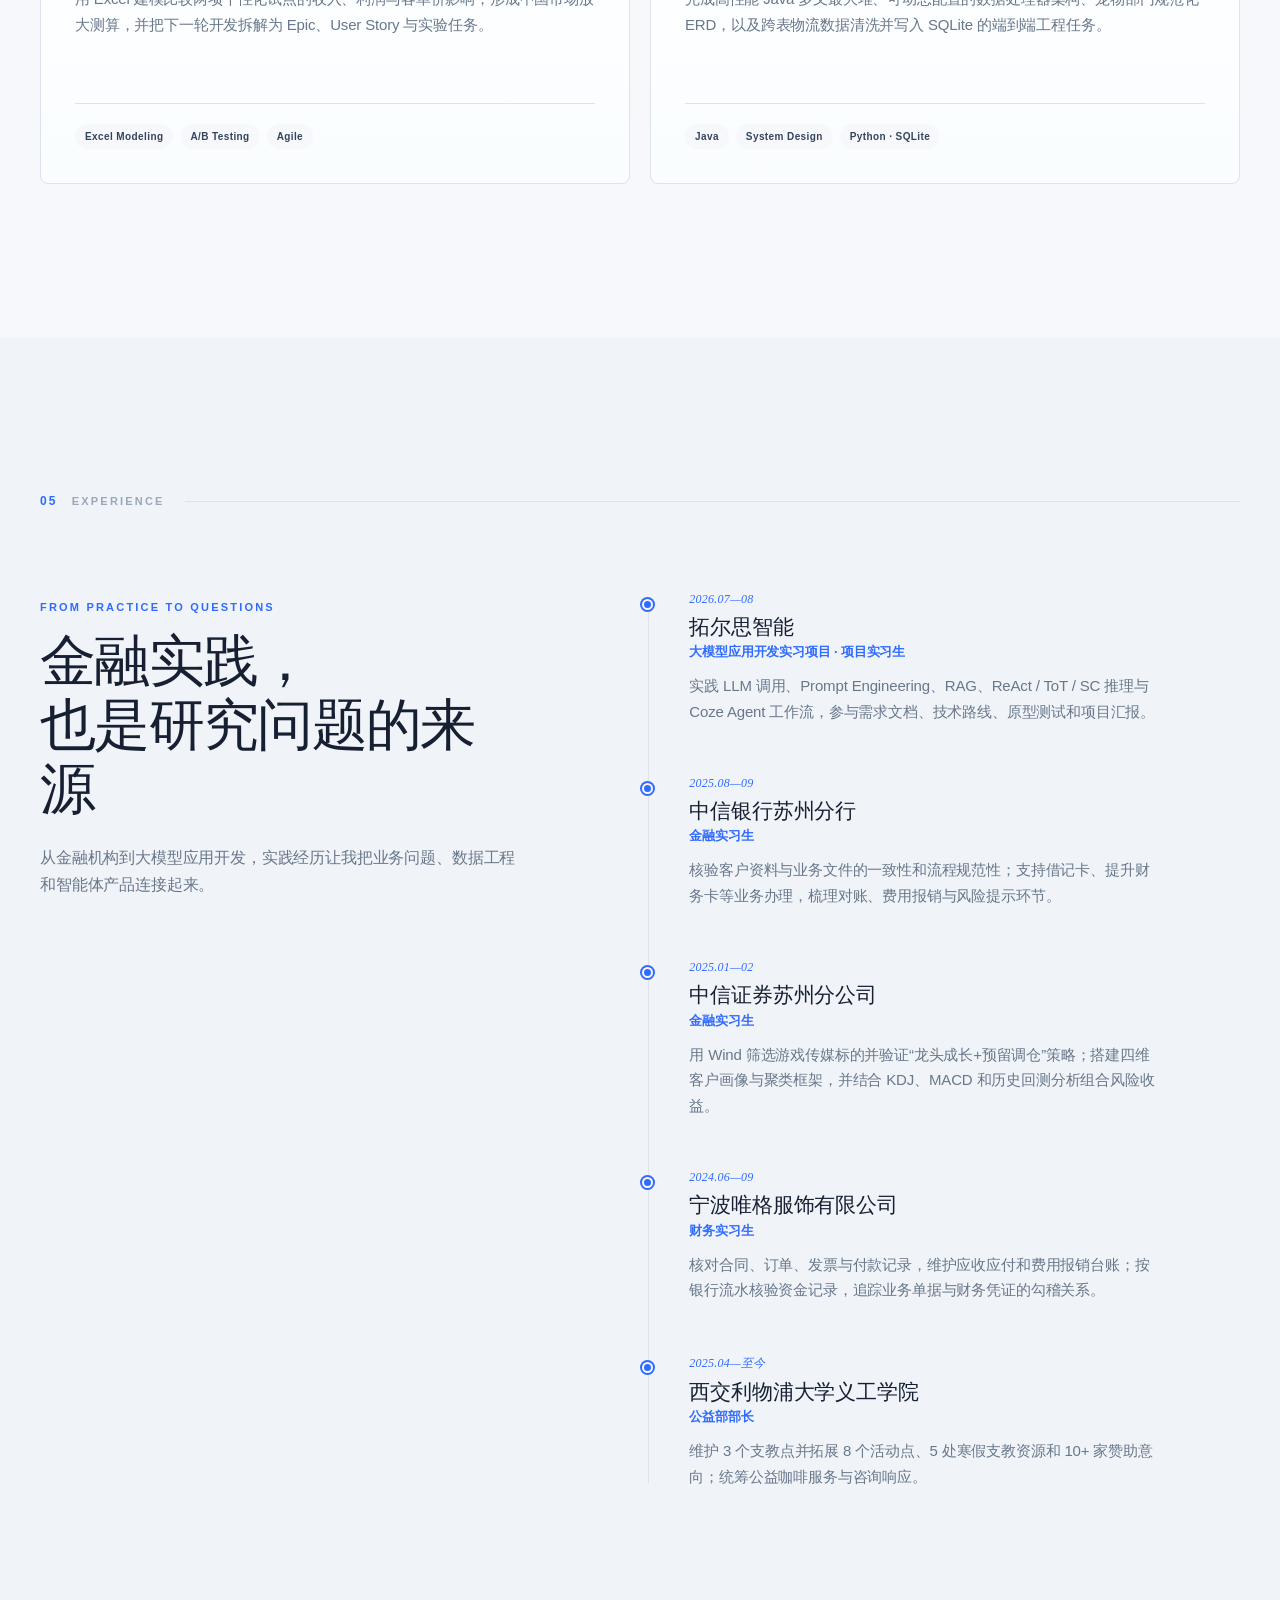
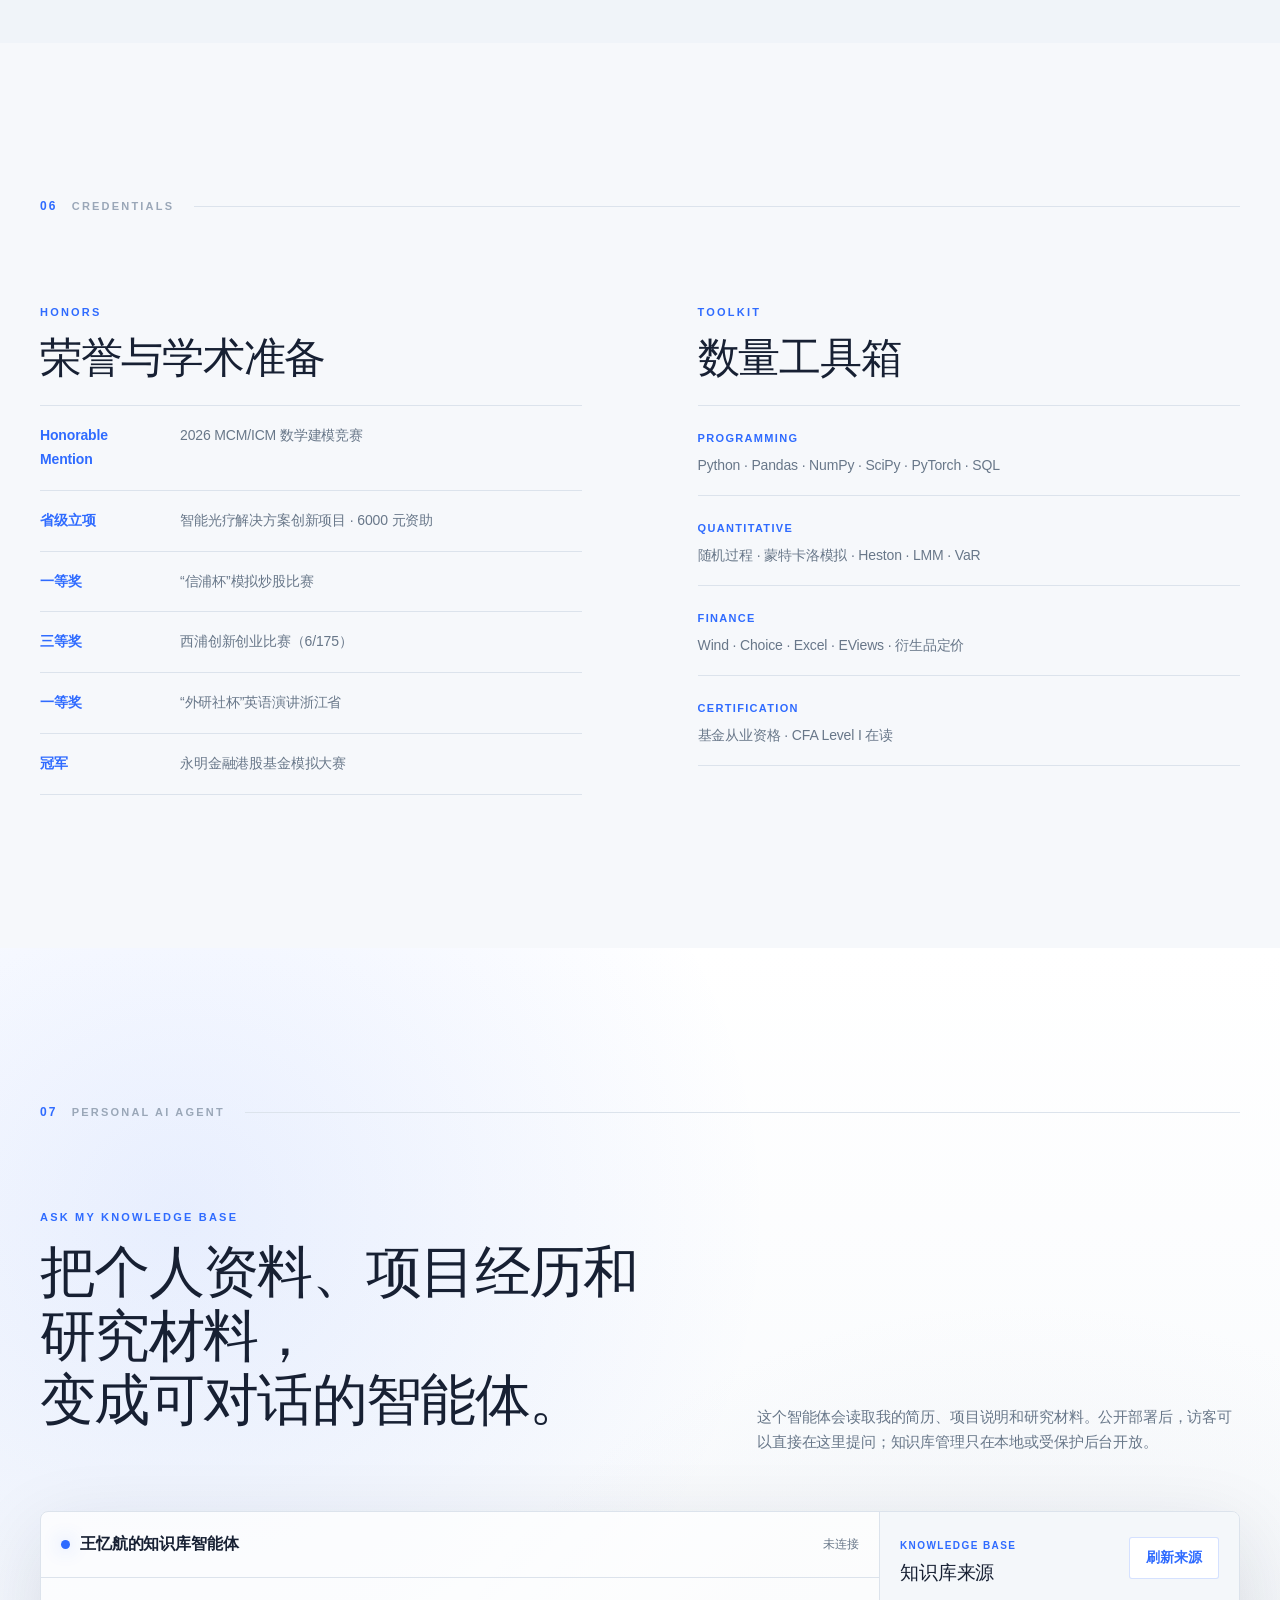
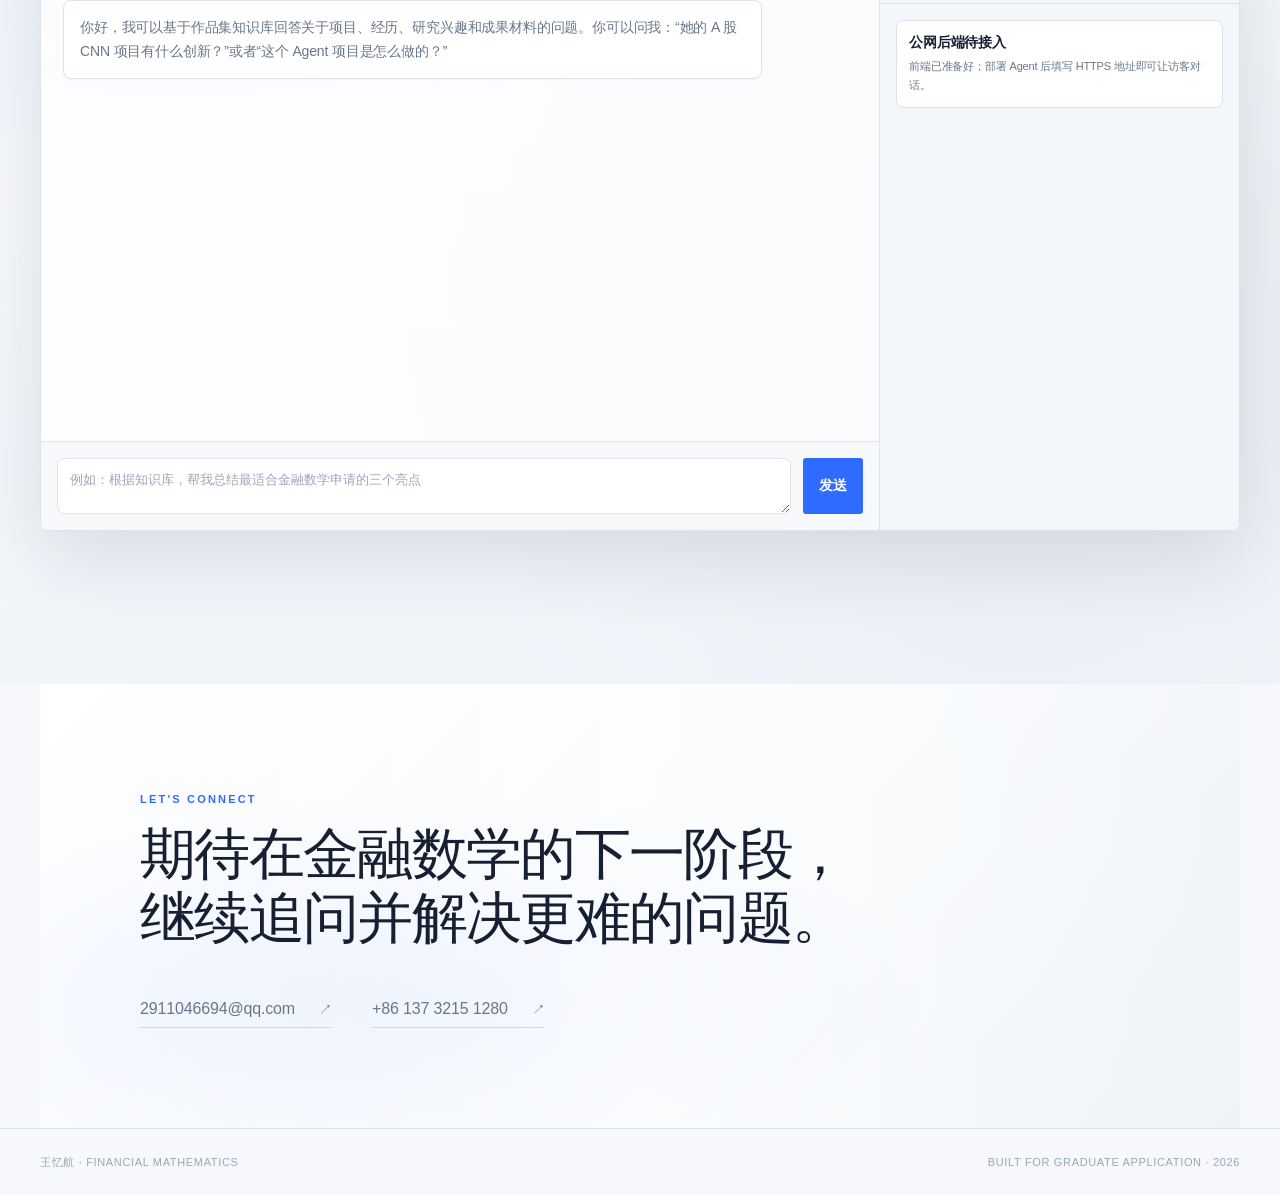
==== commit a3f1f625: "Make agent backend URL resilient" ====
--- a/index.html
+++ b/index.html
@@ -401,7 +401,7 @@
     </div>
   </dialog>
 
-  <script src="agent-config.js"></script>
-  <script src="script.js"></script>
+  <script src="agent-config.js?v=20260804-agent"></script>
+  <script src="script.js?v=20260804-agent"></script>
 </body>
 </html>
--- a/styles.css
+++ b/styles.css
@@ -670,6 +670,9 @@
   padding: 16px;
   border-bottom: 1px solid var(--line);
 }
+.agent-doc-form[hidden] {
+  display: none !important;
+}
 .agent-doc-form label {
   display: grid;
   gap: 7px;
